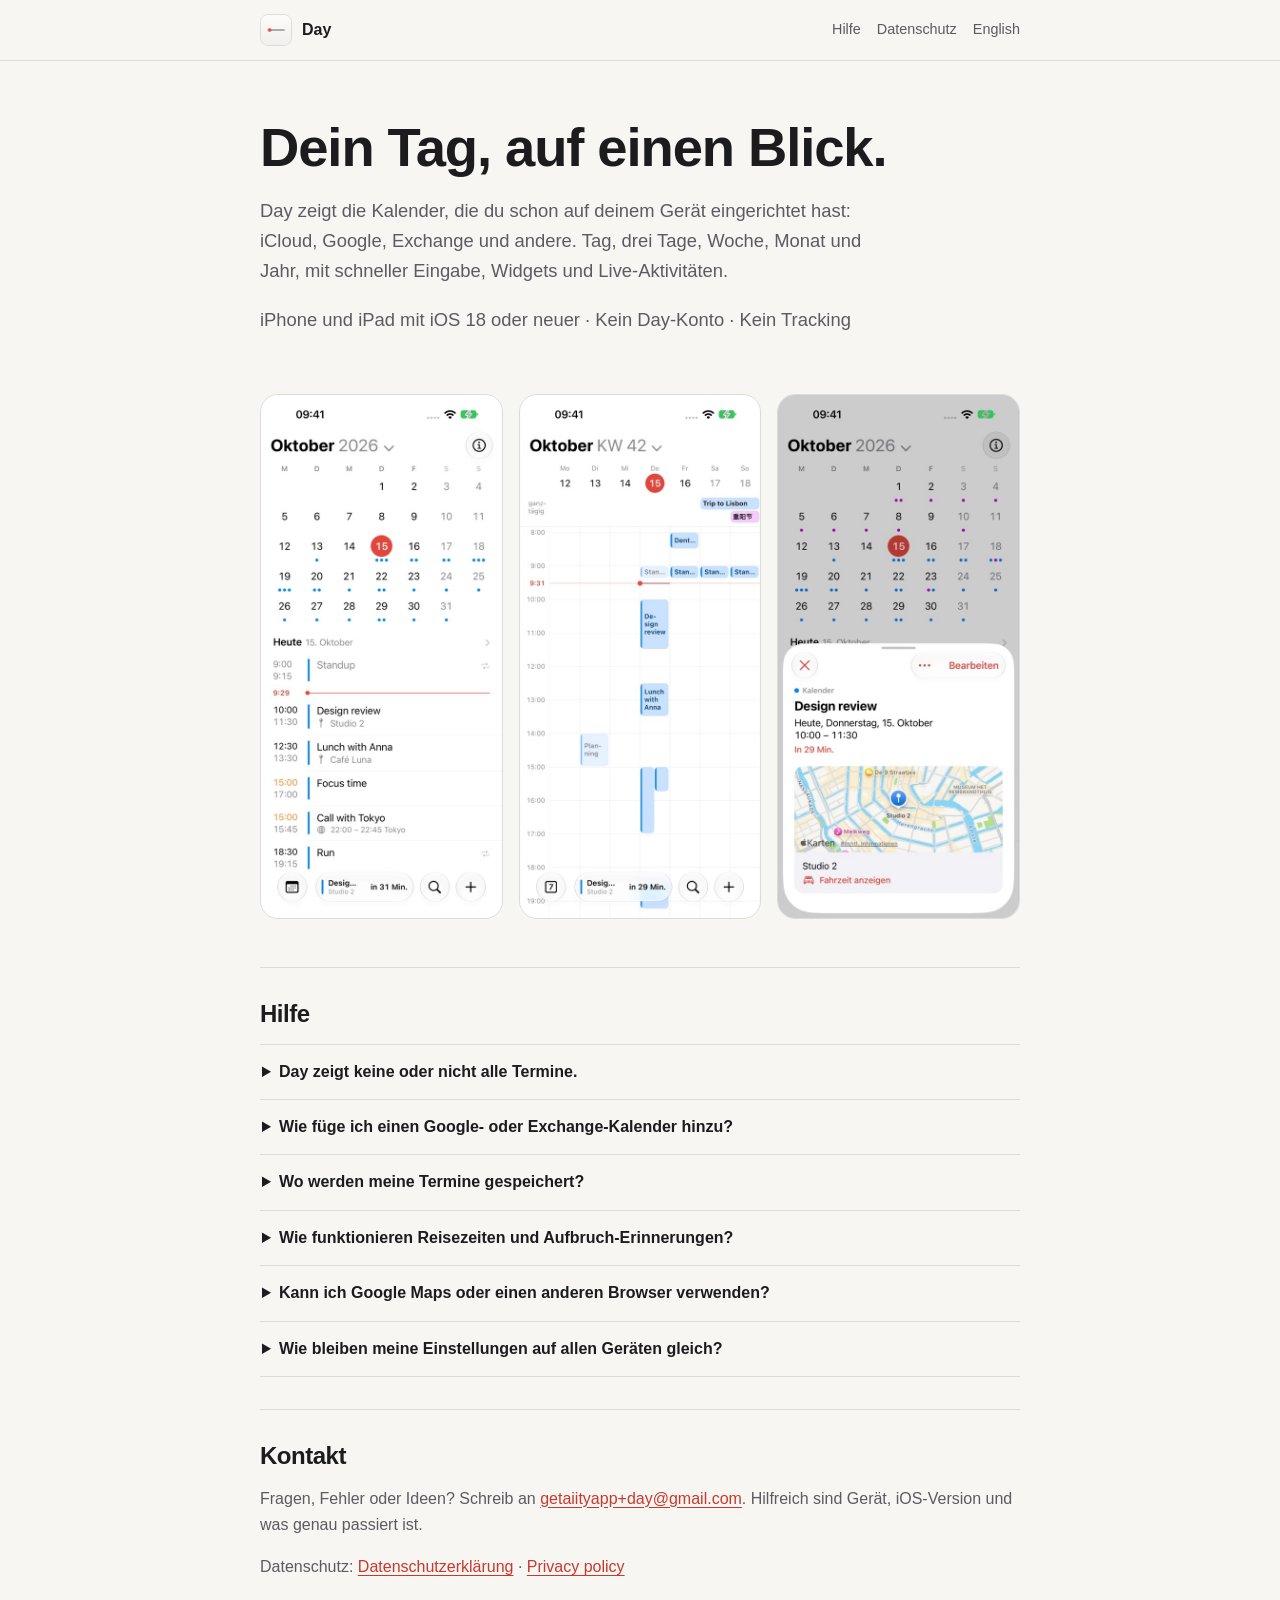
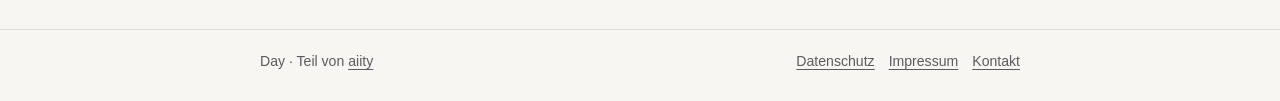
==== index.html @ 9710297c "Day website and privacy policy" ====
<!doctype html>
<html lang="de">
<head>
  <meta charset="utf-8">
  <meta name="viewport" content="width=device-width, initial-scale=1">
  <title>Day — Kalender für iPhone, iPad und Mac</title>
  <meta name="description" content="Day zeigt die Kalender, die du schon hast: Tag, Woche, Monat und Jahr, schnelle Eingabe, Widgets. Kein Konto, kein Tracking. Hilfe und Kontakt.">
  <meta name="color-scheme" content="light dark">
  <link rel="alternate" hreflang="en" href="en/">
  <link rel="icon" href="images/icon.png">
  <link rel="stylesheet" href="site.css">
</head>
<body>
  <a class="skip" href="#main">Zum Inhalt</a>
  <header class="top"><div class="wrap bar"><a class="brand" href="./"><img src="images/icon.png" width="32" height="32" alt="">Day</a><nav aria-label="Navigation"><a href="#hilfe">Hilfe</a><a href="privacy.html">Datenschutz</a><a href="en/" hreflang="en">English</a></nav></div></header>
  <main id="main" class="wrap">
    <div class="hero">
      <h1>Dein Tag, auf einen Blick.</h1>
      <p>Day zeigt die Kalender, die du schon auf deinem Gerät eingerichtet hast: iCloud, Google, Exchange und andere. Tag, drei Tage, Woche, Monat und Jahr, mit schneller Eingabe, Widgets und Live-Aktivitäten.</p>
      <p class="fine">iPhone und iPad mit iOS 18 oder neuer · Kein Day-Konto · Kein Tracking</p>
    </div>
    <div class="shots">
      <img src="images/01-month.jpg" width="506" height="1100" alt="Monatsansicht mit Beispielterminen">
      <img src="images/03-week.jpg" width="506" height="1100" alt="Wochenansicht mit Beispielterminen">
      <img src="images/04-event.jpg" width="506" height="1100" alt="Terminkarte mit Ort und Notizen">
    </div>

    <section id="hilfe" aria-labelledby="hilfe-titel">
      <h2 id="hilfe-titel">Hilfe</h2>
      <details><summary>Day zeigt keine oder nicht alle Termine.</summary><p>Day braucht vollen Zugriff auf deine Kalender: iOS-Einstellungen → Datenschutz &amp; Sicherheit → Kalender → Day → „Voller Zugriff“. In Day kannst du unter Einstellungen → Angezeigte Kalender wählen, welche Kalender erscheinen.</p></details>
      <details><summary>Wie füge ich einen Google- oder Exchange-Kalender hinzu?</summary><p>Richte das Konto in den iOS-Einstellungen unter Apps → Kalender → Kalenderaccounts ein. Day zeigt es danach automatisch an. Termine werden über diese Konten synchronisiert, nicht über Day.</p></details>
      <details><summary>Wo werden meine Termine gespeichert?</summary><p>In deinen eigenen Kalendern. Day hat keinen eigenen Server und kopiert keine Termine. Was du in Day änderst, landet direkt im jeweiligen Kalender.</p></details>
      <details><summary>Wie funktionieren Reisezeiten und Aufbruch-Erinnerungen?</summary><p>Für Termine mit Ort kann Day mit Apple Karten berechnen, wann du losmusst, und dich rechtzeitig erinnern. Dafür braucht Day deinen Standort, solange die App verwendet wird. Einschalten unter Einstellungen → Erinnerungen → Aufbruch-Erinnerungen.</p></details>
      <details><summary>Kann ich Google Maps oder einen anderen Browser verwenden?</summary><p>Ja. Unter Einstellungen → Standard-Apps wählst du, womit Wegbeschreibungen und Links geöffnet werden.</p></details>
      <details><summary>Wie bleiben meine Einstellungen auf allen Geräten gleich?</summary><p>Mit Einstellungen → Allgemein → „Einstellungen mit iCloud synchronisieren“ folgen ausgewählte Einstellungen über deine iCloud auf deine anderen Geräte. Welche Kalender angezeigt werden, bleibt pro Gerät.</p></details>
    </section>

    <section aria-labelledby="kontakt-titel">
      <h2 id="kontakt-titel">Kontakt</h2>
      <p>Fragen, Fehler oder Ideen? Schreib an <a href="mailto:getaiityapp+day@gmail.com?subject=Day">getaiityapp+day@gmail.com</a>. Hilfreich sind Gerät, iOS-Version und was genau passiert ist.</p>
      <p>Datenschutz: <a href="privacy.html">Datenschutzerklärung</a> · <a href="en/privacy.html" hreflang="en">Privacy policy</a></p>
    </section>
  </main>
  <footer class="foot"><div class="wrap"><p>Day · Teil von <a href="https://aiity.de">aiity</a></p><nav aria-label="Fußzeile"><a href="privacy.html">Datenschutz</a><a href="https://aiity.de/impressum">Impressum</a><a href="mailto:getaiityapp+day@gmail.com">Kontakt</a></nav></div></footer>
</body>
</html>
---- site.css ----
* { box-sizing: border-box; }
:root { color-scheme: light dark; --bg: #f7f6f3; --surface: #ffffff; --ink: #1c1c1e; --muted: #5b5b60; --accent: #c8392d; --line: #dedcd6; }
@media (prefers-color-scheme: dark) { :root { --bg: #141414; --surface: #1e1e20; --ink: #f2f2f4; --muted: #a8a8ad; --accent: #ff7a6e; --line: #3a3a3d; } }
html { -webkit-text-size-adjust: 100%; }
body { margin: 0; font: 1rem/1.65 -apple-system, BlinkMacSystemFont, "Segoe UI", sans-serif; background: var(--bg); color: var(--ink); -webkit-font-smoothing: antialiased; overflow-wrap: anywhere; }
a { color: var(--accent); text-underline-offset: .2em; }
a:focus-visible, summary:focus-visible { outline: 3px solid var(--accent); outline-offset: 4px; border-radius: 4px; }
img { display: block; max-width: 100%; height: auto; }
h1, h2, h3 { line-height: 1.15; letter-spacing: -.02em; text-wrap: balance; margin-top: 0; }
p { margin-top: 0; }
.wrap { width: min(760px, calc(100% - 32px)); margin-inline: auto; }
.skip { position: absolute; top: -80px; left: 16px; background: var(--surface); padding: 12px; z-index: 10; }
.skip:focus { top: 12px; }

.top { border-bottom: 1px solid var(--line); }
.bar { display: flex; align-items: center; justify-content: space-between; gap: 16px; padding-block: 14px; }
.brand { display: flex; align-items: center; gap: 10px; font-weight: 650; text-decoration: none; color: var(--ink); }
.brand img { border-radius: 8px; border: 1px solid var(--line); }
.bar nav { display: flex; flex-wrap: wrap; gap: 16px; font-size: .9rem; }
.bar nav a { color: var(--muted); text-decoration: none; }
.bar nav a:hover { color: var(--accent); }

.hero { padding-block: 56px 32px; }
.hero h1 { font-size: clamp(2.2rem, 7vw, 3.4rem); margin-bottom: 1rem; }
.hero p { color: var(--muted); font-size: 1.15rem; max-width: 34em; }
.fine { color: var(--muted); font-size: .85rem; }
.shots { display: grid; grid-template-columns: repeat(3, 1fr); gap: 16px; padding-block: 8px 48px; }
.shots img { border-radius: 18px; border: 1px solid var(--line); }

section { padding-block: 32px; border-top: 1px solid var(--line); }
section h2 { font-size: 1.5rem; margin-bottom: 1rem; }
section p, section li { color: var(--muted); }
details { border-bottom: 1px solid var(--line); }
details:first-of-type { border-top: 1px solid var(--line); }
summary { padding: 14px 2px; cursor: pointer; font-weight: 600; }
details p { padding: 0 2px 6px; }

.doc { padding-block: 40px 48px; }
.doc h1 { font-size: clamp(1.8rem, 6vw, 2.3rem); margin-bottom: .4rem; }
.doc .meta { color: var(--muted); font-size: .9rem; margin-bottom: 1.6rem; }
.doc h2 { font-size: 1.15rem; margin: 2rem 0 .5rem; }
.doc p, .doc li { font-size: .98rem; }
.doc ul { padding-left: 20px; }
.summary { background: var(--surface); border: 1px solid var(--line); border-left: 3px solid var(--accent); border-radius: 12px; padding: 16px 18px; }

.foot { border-top: 1px solid var(--line); padding-block: 20px 28px; color: var(--muted); font-size: .88rem; }
.foot .wrap { display: flex; flex-wrap: wrap; justify-content: space-between; gap: 10px 16px; }
.foot p { margin: 0; }
.foot nav { display: flex; flex-wrap: wrap; gap: 14px; }
.foot a { color: var(--muted); }

@media (max-width: 560px) { .shots { grid-template-columns: 1fr 1fr; } .shots img:last-child { display: none; } .hero { padding-block: 36px 24px; } }
@media (prefers-contrast: more) { :root { --muted: var(--ink); --line: var(--ink); } }
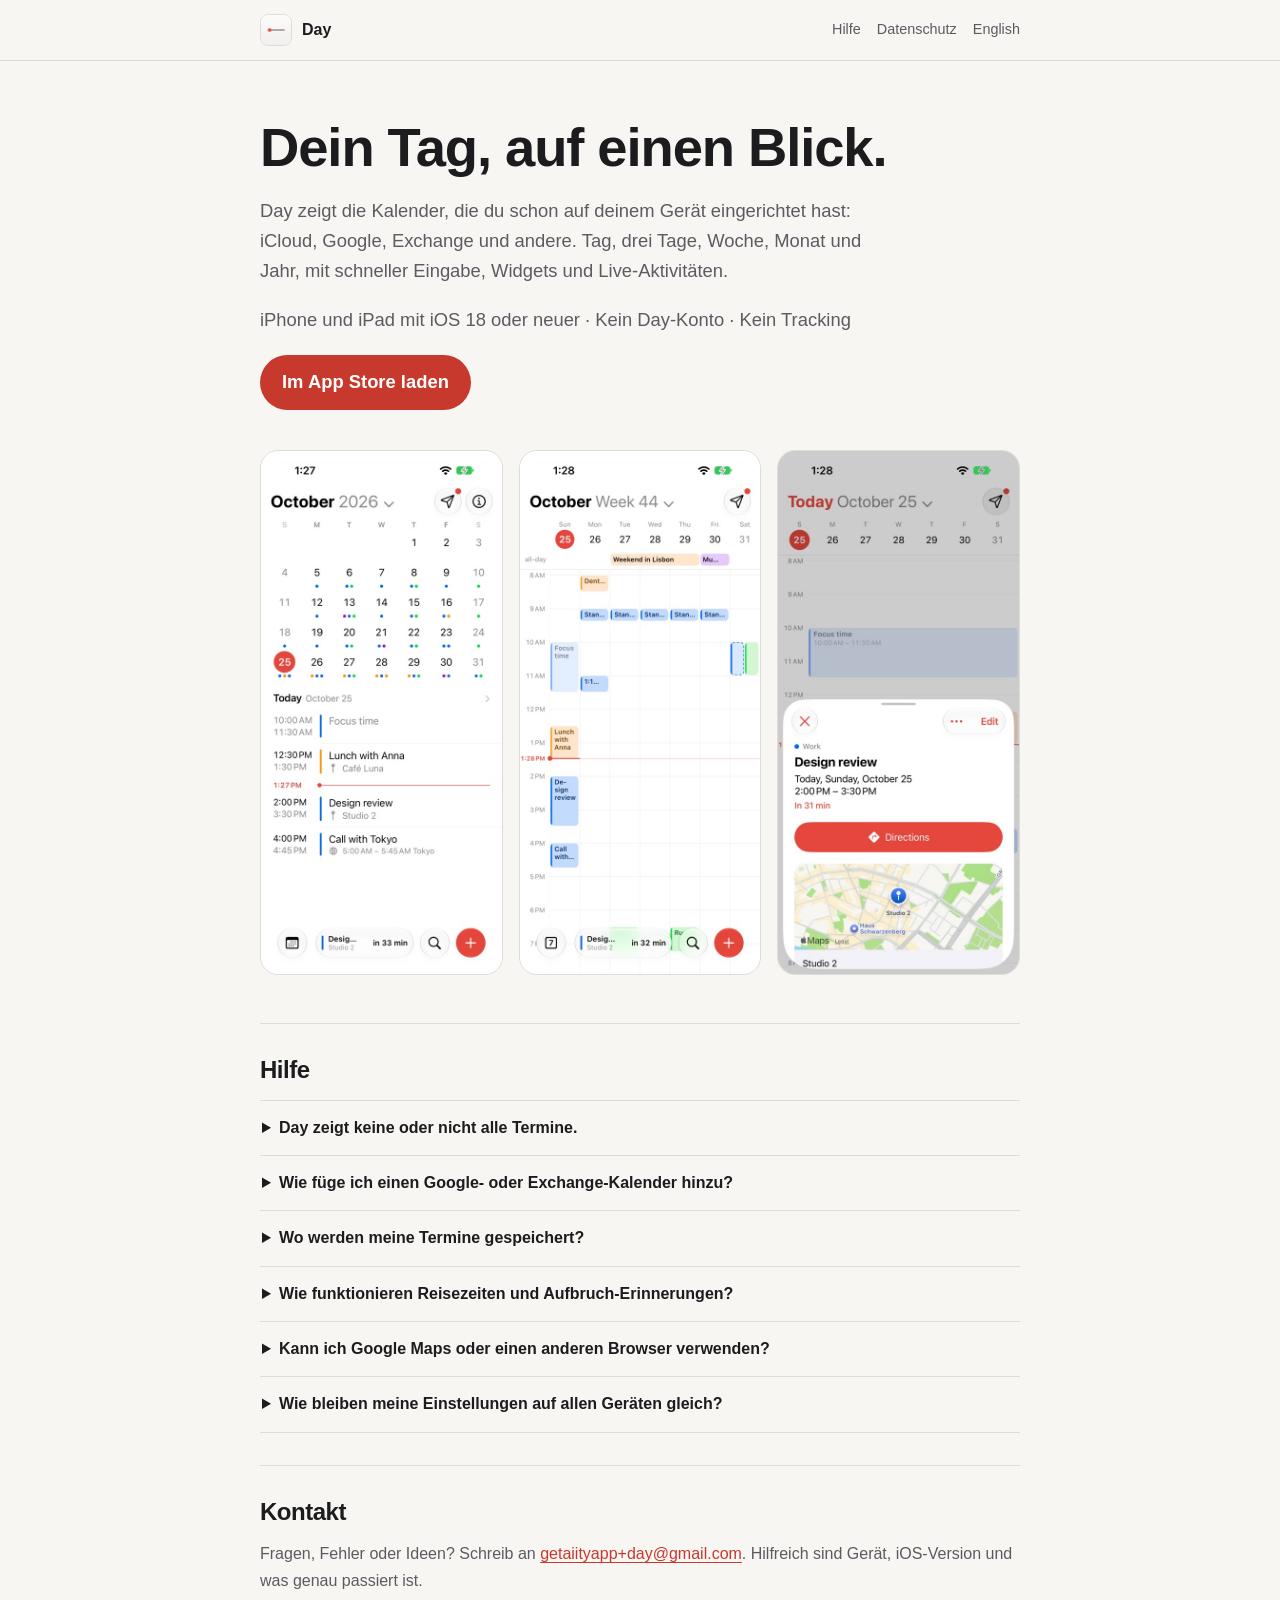
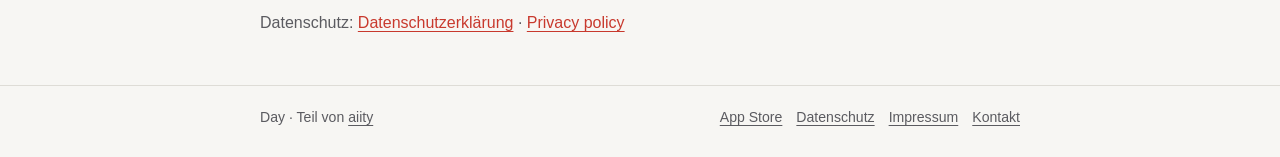
==== commit 6e392f49: "New screenshots and App Store links The three iPhone screenshots are the ones from 4 November (month" ====
--- a/index.html
+++ b/index.html
@@ -18,6 +18,7 @@
       <h1>Dein Tag, auf einen Blick.</h1>
       <p>Day zeigt die Kalender, die du schon auf deinem Gerät eingerichtet hast: iCloud, Google, Exchange und andere. Tag, drei Tage, Woche, Monat und Jahr, mit schneller Eingabe, Widgets und Live-Aktivitäten.</p>
       <p class="fine">iPhone und iPad mit iOS 18 oder neuer · Kein Day-Konto · Kein Tracking</p>
+      <p class="store"><a class="btn" href="https://apps.apple.com/app/day-calendar/id6822896434">Im App Store laden</a></p>
     </div>
     <div class="shots">
       <img src="images/01-month.jpg" width="506" height="1100" alt="Monatsansicht mit Beispielterminen">
@@ -41,6 +42,6 @@
       <p>Datenschutz: <a href="privacy.html">Datenschutzerklärung</a> · <a href="en/privacy.html" hreflang="en">Privacy policy</a></p>
     </section>
   </main>
-  <footer class="foot"><div class="wrap"><p>Day · Teil von <a href="https://aiity.de">aiity</a></p><nav aria-label="Fußzeile"><a href="privacy.html">Datenschutz</a><a href="https://aiity.de/impressum">Impressum</a><a href="mailto:getaiityapp+day@gmail.com">Kontakt</a></nav></div></footer>
+  <footer class="foot"><div class="wrap"><p>Day · Teil von <a href="https://aiity.de">aiity</a></p><nav aria-label="Fußzeile"><a href="https://apps.apple.com/app/day-calendar/id6822896434">App Store</a><a href="privacy.html">Datenschutz</a><a href="https://aiity.de/impressum">Impressum</a><a href="mailto:getaiityapp+day@gmail.com">Kontakt</a></nav></div></footer>
 </body>
 </html>
--- a/site.css
+++ b/site.css
@@ -24,6 +24,10 @@
 .hero h1 { font-size: clamp(2.2rem, 7vw, 3.4rem); margin-bottom: 1rem; }
 .hero p { color: var(--muted); font-size: 1.15rem; max-width: 34em; }
 .fine { color: var(--muted); font-size: .85rem; }
+.store { margin: 20px 0 0; }
+.btn { display: inline-block; padding: 12px 22px; border-radius: 999px; background: var(--accent); color: #fff; font-weight: 650; text-decoration: none; }
+.btn:hover { filter: brightness(1.08); }
+@media (prefers-color-scheme: dark) { .btn { color: #141414; } }
 .shots { display: grid; grid-template-columns: repeat(3, 1fr); gap: 16px; padding-block: 8px 48px; }
 .shots img { border-radius: 18px; border: 1px solid var(--line); }
 
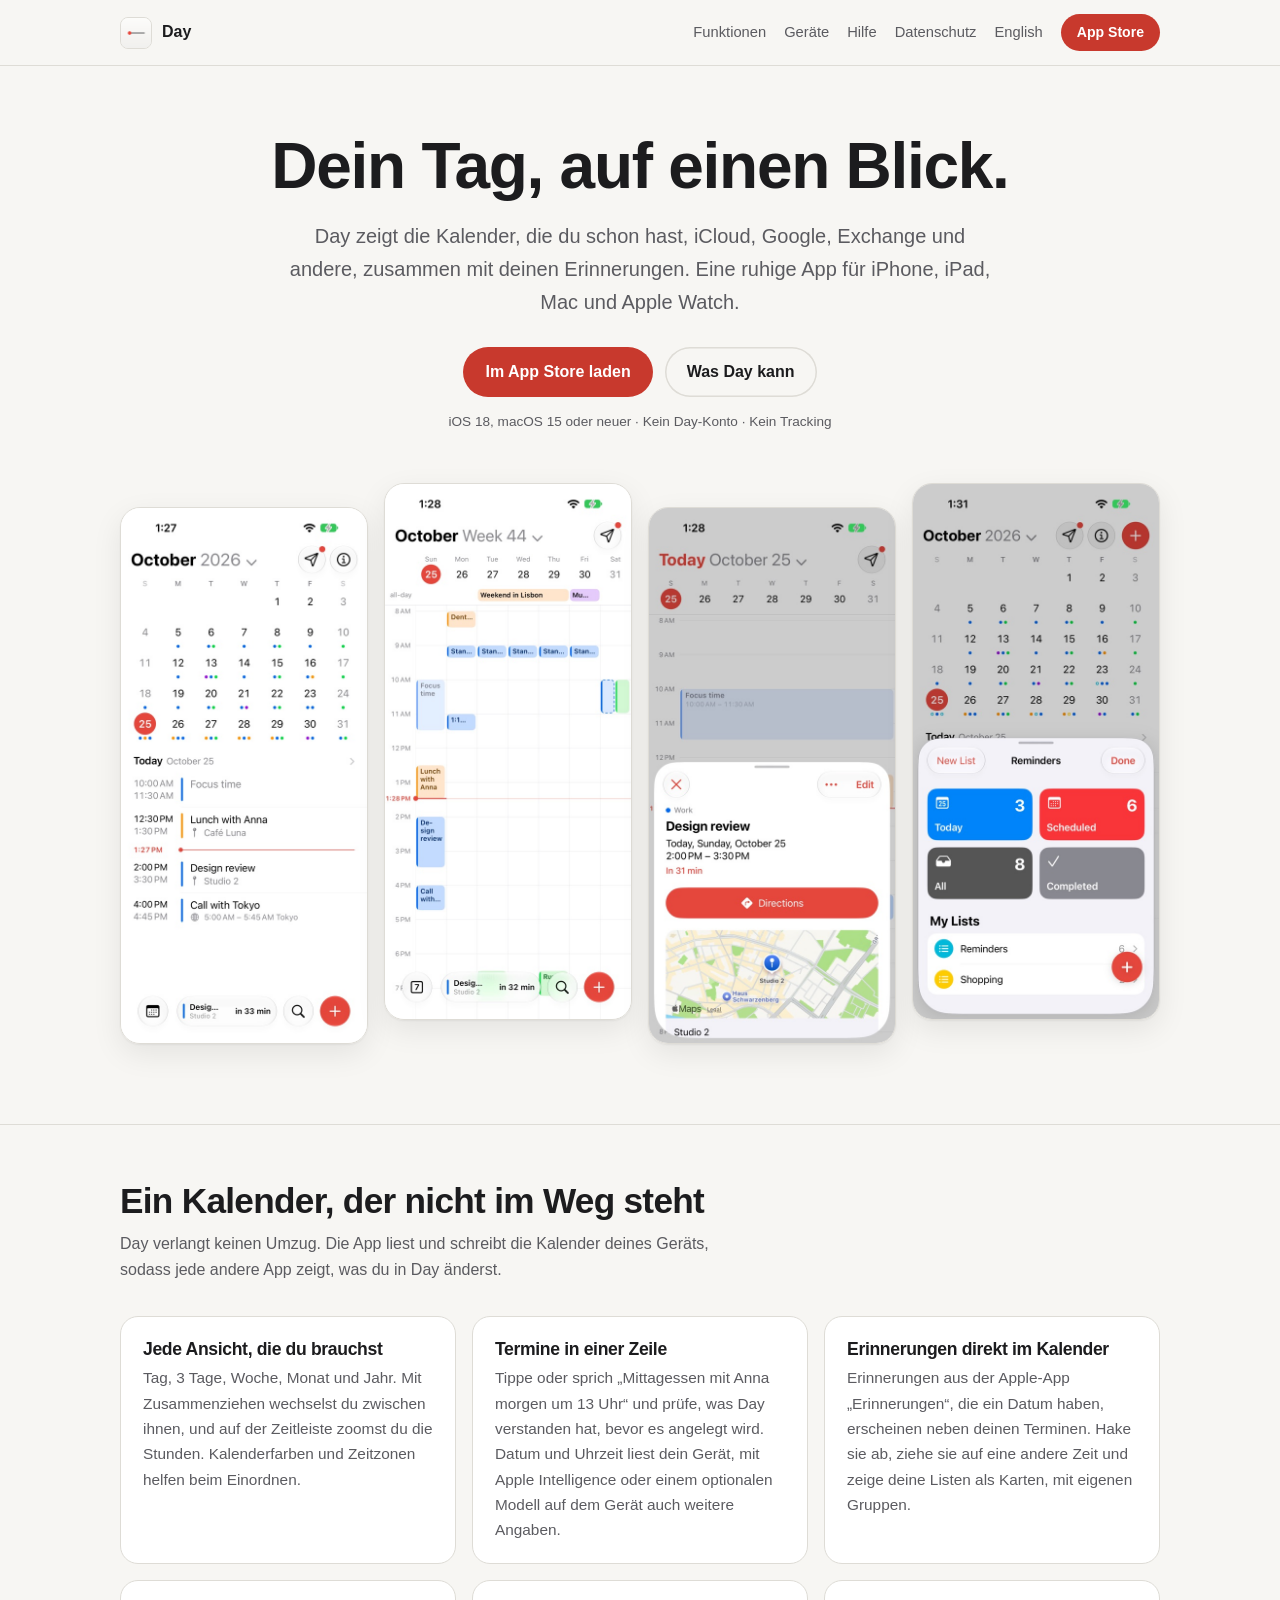
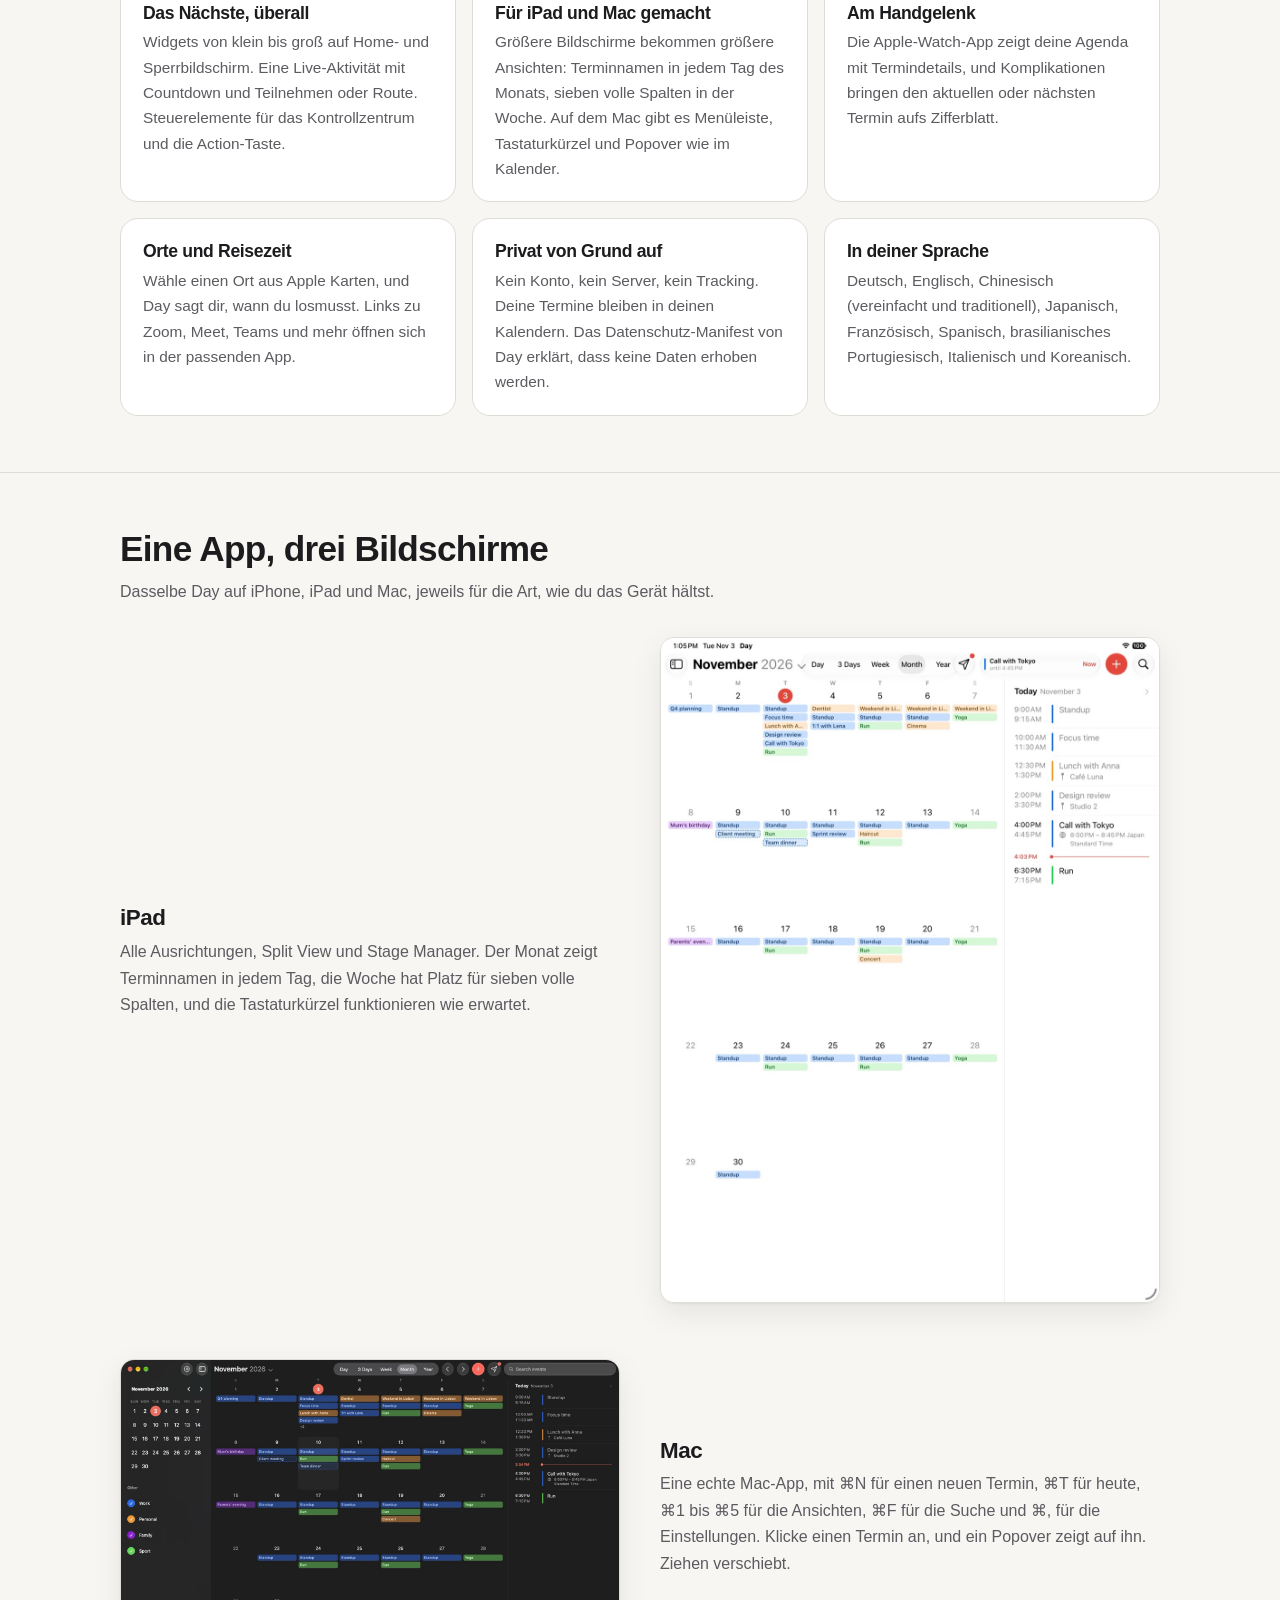
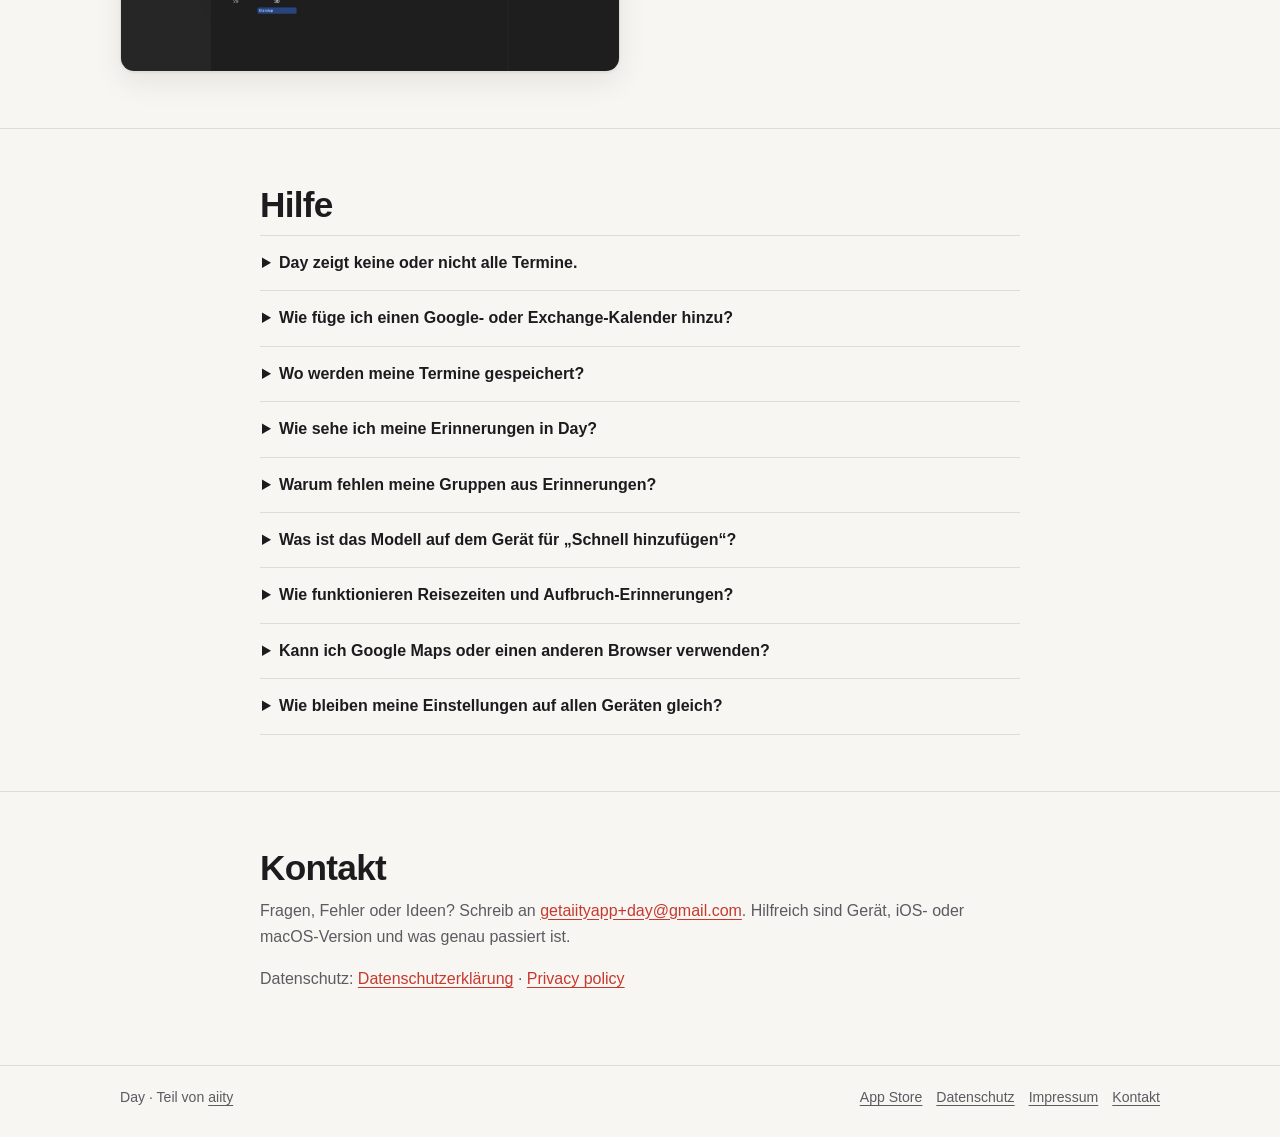
==== commit 2713a76e: "Rebuild the site and README for the whole app The pages now cover what Day is today, not only the ca" ====
--- a/index.html
+++ b/index.html
@@ -3,8 +3,8 @@
 <head>
   <meta charset="utf-8">
   <meta name="viewport" content="width=device-width, initial-scale=1">
-  <title>Day — Kalender für iPhone, iPad und Mac</title>
-  <meta name="description" content="Day zeigt die Kalender, die du schon hast: Tag, Woche, Monat und Jahr, schnelle Eingabe, Widgets. Kein Konto, kein Tracking. Hilfe und Kontakt.">
+  <title>Day — Kalender für iPhone, iPad, Mac und Apple Watch</title>
+  <meta name="description" content="Day zeigt die Kalender, die du schon hast, und deine Erinnerungen in einer ruhigen App: Tag, Woche, Monat und Jahr, Termine in einer Zeile, Widgets und Live-Aktivitäten. Kein Konto, kein Tracking.">
   <meta name="color-scheme" content="light dark">
   <link rel="alternate" hreflang="en" href="en/">
   <link rel="icon" href="images/icon.png">
@@ -12,34 +12,86 @@
 </head>
 <body>
   <a class="skip" href="#main">Zum Inhalt</a>
-  <header class="top"><div class="wrap bar"><a class="brand" href="./"><img src="images/icon.png" width="32" height="32" alt="">Day</a><nav aria-label="Navigation"><a href="#hilfe">Hilfe</a><a href="privacy.html">Datenschutz</a><a href="en/" hreflang="en">English</a></nav></div></header>
-  <main id="main" class="wrap">
-    <div class="hero">
+  <header class="top"><div class="wrap bar"><a class="brand" href="./"><img src="images/icon.png" width="32" height="32" alt="">Day</a><nav aria-label="Navigation"><a href="#funktionen">Funktionen</a><a href="#geraete">Geräte</a><a href="#hilfe">Hilfe</a><a href="privacy.html">Datenschutz</a><a href="en/" hreflang="en">English</a><a class="btn small" href="https://apps.apple.com/app/day-calendar/id6822896434">App Store</a></nav></div></header>
+  <main id="main">
+    <div class="wrap hero">
       <h1>Dein Tag, auf einen Blick.</h1>
-      <p>Day zeigt die Kalender, die du schon auf deinem Gerät eingerichtet hast: iCloud, Google, Exchange und andere. Tag, drei Tage, Woche, Monat und Jahr, mit schneller Eingabe, Widgets und Live-Aktivitäten.</p>
-      <p class="fine">iPhone und iPad mit iOS 18 oder neuer · Kein Day-Konto · Kein Tracking</p>
-      <p class="store"><a class="btn" href="https://apps.apple.com/app/day-calendar/id6822896434">Im App Store laden</a></p>
-    </div>
-    <div class="shots">
-      <img src="images/01-month.jpg" width="506" height="1100" alt="Monatsansicht mit Beispielterminen">
-      <img src="images/03-week.jpg" width="506" height="1100" alt="Wochenansicht mit Beispielterminen">
-      <img src="images/04-event.jpg" width="506" height="1100" alt="Terminkarte mit Ort und Notizen">
+      <p class="lead">Day zeigt die Kalender, die du schon hast, iCloud, Google, Exchange und andere, zusammen mit deinen Erinnerungen. Eine ruhige App für iPhone, iPad, Mac und Apple Watch.</p>
+      <div class="actions">
+        <a class="btn" href="https://apps.apple.com/app/day-calendar/id6822896434">Im App Store laden</a>
+        <a class="btn ghost" href="#funktionen">Was Day kann</a>
+      </div>
+      <p class="fine">iOS 18, macOS 15 oder neuer · Kein Day-Konto · Kein Tracking</p>
+      <div class="shots">
+        <img src="images/iphone-month.jpg" width="506" height="1100" alt="Monatsansicht mit den Terminen des Tages darunter">
+        <img src="images/iphone-week.jpg" width="506" height="1100" alt="Wochenansicht mit Terminen als farbige Blöcke">
+        <img src="images/iphone-event.jpg" width="506" height="1100" alt="Terminkarte mit Route und Karte">
+        <img src="images/iphone-reminders.jpg" width="506" height="1100" alt="Erinnerungen mit Heute, Geplant, Alle und Erledigt">
+      </div>
     </div>
 
+    <section id="funktionen" aria-labelledby="funktionen-titel">
+      <div class="wrap">
+        <h2 id="funktionen-titel">Ein Kalender, der nicht im Weg steht</h2>
+        <p class="intro">Day verlangt keinen Umzug. Die App liest und schreibt die Kalender deines Geräts, sodass jede andere App zeigt, was du in Day änderst.</p>
+        <ul class="features">
+          <li><h3>Jede Ansicht, die du brauchst</h3><p>Tag, 3 Tage, Woche, Monat und Jahr. Mit Zusammenziehen wechselst du zwischen ihnen, und auf der Zeitleiste zoomst du die Stunden. Kalenderfarben und Zeitzonen helfen beim Einordnen.</p></li>
+          <li><h3>Termine in einer Zeile</h3><p>Tippe oder sprich „Mittagessen mit Anna morgen um 13 Uhr“ und prüfe, was Day verstanden hat, bevor es angelegt wird. Datum und Uhrzeit liest dein Gerät, mit Apple Intelligence oder einem optionalen Modell auf dem Gerät auch weitere Angaben.</p></li>
+          <li><h3>Erinnerungen direkt im Kalender</h3><p>Erinnerungen aus der Apple-App „Erinnerungen“, die ein Datum haben, erscheinen neben deinen Terminen. Hake sie ab, ziehe sie auf eine andere Zeit und zeige deine Listen als Karten, mit eigenen Gruppen.</p></li>
+          <li><h3>Das Nächste, überall</h3><p>Widgets von klein bis groß auf Home- und Sperrbildschirm. Eine Live-Aktivität mit Countdown und Teilnehmen oder Route. Steuerelemente für das Kontrollzentrum und die Action-Taste.</p></li>
+          <li><h3>Für iPad und Mac gemacht</h3><p>Größere Bildschirme bekommen größere Ansichten: Terminnamen in jedem Tag des Monats, sieben volle Spalten in der Woche. Auf dem Mac gibt es Menüleiste, Tastaturkürzel und Popover wie im Kalender.</p></li>
+          <li><h3>Am Handgelenk</h3><p>Die Apple-Watch-App zeigt deine Agenda mit Termindetails, und Komplikationen bringen den aktuellen oder nächsten Termin aufs Zifferblatt.</p></li>
+          <li><h3>Orte und Reisezeit</h3><p>Wähle einen Ort aus Apple Karten, und Day sagt dir, wann du losmusst. Links zu Zoom, Meet, Teams und mehr öffnen sich in der passenden App.</p></li>
+          <li><h3>Privat von Grund auf</h3><p>Kein Konto, kein Server, kein Tracking. Deine Termine bleiben in deinen Kalendern. Das Datenschutz-Manifest von Day erklärt, dass keine Daten erhoben werden.</p></li>
+          <li><h3>In deiner Sprache</h3><p>Deutsch, Englisch, Chinesisch (vereinfacht und traditionell), Japanisch, Französisch, Spanisch, brasilianisches Portugiesisch, Italienisch und Koreanisch.</p></li>
+        </ul>
+      </div>
+    </section>
+
+    <section id="geraete" aria-labelledby="geraete-titel">
+      <div class="wrap">
+        <h2 id="geraete-titel">Eine App, drei Bildschirme</h2>
+        <p class="intro">Dasselbe Day auf iPhone, iPad und Mac, jeweils für die Art, wie du das Gerät hältst.</p>
+        <div class="device">
+          <div>
+            <h3>iPad</h3>
+            <p>Alle Ausrichtungen, Split View und Stage Manager. Der Monat zeigt Terminnamen in jedem Tag, die Woche hat Platz für sieben volle Spalten, und die Tastaturkürzel funktionieren wie erwartet.</p>
+          </div>
+          <img src="images/ipad-month.jpg" width="1100" height="1467" alt="Monatsansicht auf dem iPad mit Terminnamen in jedem Tag">
+        </div>
+        <div class="device flip">
+          <div>
+            <h3>Mac</h3>
+            <p>Eine echte Mac-App, mit ⌘N für einen neuen Termin, ⌘T für heute, ⌘1 bis ⌘5 für die Ansichten, ⌘F für die Suche und ⌘, für die Einstellungen. Klicke einen Termin an, und ein Popover zeigt auf ihn. Ziehen verschiebt.</p>
+          </div>
+          <img src="images/mac-month.jpg" width="1600" height="1000" alt="Monatsansicht in der Mac-App, links die Kalender, rechts die Termine des Tages">
+        </div>
+      </div>
+    </section>
+
     <section id="hilfe" aria-labelledby="hilfe-titel">
-      <h2 id="hilfe-titel">Hilfe</h2>
-      <details><summary>Day zeigt keine oder nicht alle Termine.</summary><p>Day braucht vollen Zugriff auf deine Kalender: iOS-Einstellungen → Datenschutz &amp; Sicherheit → Kalender → Day → „Voller Zugriff“. In Day kannst du unter Einstellungen → Angezeigte Kalender wählen, welche Kalender erscheinen.</p></details>
-      <details><summary>Wie füge ich einen Google- oder Exchange-Kalender hinzu?</summary><p>Richte das Konto in den iOS-Einstellungen unter Apps → Kalender → Kalenderaccounts ein. Day zeigt es danach automatisch an. Termine werden über diese Konten synchronisiert, nicht über Day.</p></details>
-      <details><summary>Wo werden meine Termine gespeichert?</summary><p>In deinen eigenen Kalendern. Day hat keinen eigenen Server und kopiert keine Termine. Was du in Day änderst, landet direkt im jeweiligen Kalender.</p></details>
-      <details><summary>Wie funktionieren Reisezeiten und Aufbruch-Erinnerungen?</summary><p>Für Termine mit Ort kann Day mit Apple Karten berechnen, wann du losmusst, und dich rechtzeitig erinnern. Dafür braucht Day deinen Standort, solange die App verwendet wird. Einschalten unter Einstellungen → Erinnerungen → Aufbruch-Erinnerungen.</p></details>
-      <details><summary>Kann ich Google Maps oder einen anderen Browser verwenden?</summary><p>Ja. Unter Einstellungen → Standard-Apps wählst du, womit Wegbeschreibungen und Links geöffnet werden.</p></details>
-      <details><summary>Wie bleiben meine Einstellungen auf allen Geräten gleich?</summary><p>Mit Einstellungen → Allgemein → „Einstellungen mit iCloud synchronisieren“ folgen ausgewählte Einstellungen über deine iCloud auf deine anderen Geräte. Welche Kalender angezeigt werden, bleibt pro Gerät.</p></details>
+      <div class="narrow">
+        <h2 id="hilfe-titel">Hilfe</h2>
+        <div class="faq">
+          <details><summary>Day zeigt keine oder nicht alle Termine.</summary><p>Day braucht vollen Zugriff auf deine Kalender: iOS-Einstellungen → Datenschutz &amp; Sicherheit → Kalender → Day → „Voller Zugriff“. In Day wählst du unter Einstellungen → Kalender, welche Kalender erscheinen.</p></details>
+          <details><summary>Wie füge ich einen Google- oder Exchange-Kalender hinzu?</summary><p>Richte das Konto in den iOS-Einstellungen unter Apps → Kalender → Kalenderaccounts ein. Day zeigt es danach automatisch an. Termine werden über diese Konten synchronisiert, nicht über Day.</p></details>
+          <details><summary>Wo werden meine Termine gespeichert?</summary><p>In deinen eigenen Kalendern. Day hat keinen eigenen Server und kopiert keine Termine. Was du in Day änderst, landet direkt im jeweiligen Kalender.</p></details>
+          <details><summary>Wie sehe ich meine Erinnerungen in Day?</summary><p>Schalte Erinnerungen in den Einstellungen von Day ein (Day fragt einmal beim ersten Öffnen) und wähle die Listen, die erscheinen sollen. Erinnerungen mit Datum erscheinen dann im Kalender. Wenn du eine in Day abhakst, ist sie auch in Erinnerungen erledigt.</p></details>
+          <details><summary>Warum fehlen meine Gruppen aus Erinnerungen?</summary><p>Apple gibt die Gruppen aus Erinnerungen nicht an andere Apps weiter. Day hat deshalb eigene Gruppen für deine Listen. Sie liegen in Day und ändern nichts in Erinnerungen.</p></details>
+          <details><summary>Was ist das Modell auf dem Gerät für „Schnell hinzufügen“?</summary><p>„Schnell hinzufügen“ liest Datum und Uhrzeit mit dem Datumserkenner des Systems, und mit Apple Intelligence erkennt sie auch Titel, Ort und Wiederholung. Wenn du das ohne Apple Intelligence willst, kannst du unter Einstellungen → Schnell hinzufügen einmal ein kleines Sprachmodell laden. Es läuft auf deinem Gerät, was du tippst, verlässt es also nicht.</p></details>
+          <details><summary>Wie funktionieren Reisezeiten und Aufbruch-Erinnerungen?</summary><p>Für Termine mit Ort kann Day bei Apple Karten erfragen, wann du losmusst, und dich rechtzeitig erinnern. Dafür braucht Day deinen Standort, solange die App verwendet wird. Einschalten unter Einstellungen → Erinnerungen → Aufbruch-Erinnerungen.</p></details>
+          <details><summary>Kann ich Google Maps oder einen anderen Browser verwenden?</summary><p>Ja. Unter Einstellungen → Standard-Apps wählst du, womit Wegbeschreibungen und Links geöffnet werden.</p></details>
+          <details><summary>Wie bleiben meine Einstellungen auf allen Geräten gleich?</summary><p>Mit Einstellungen → Allgemein → „Einstellungen mit iCloud synchronisieren“ folgen ausgewählte Einstellungen über deine iCloud auf deine anderen Geräte. Welche Kalender angezeigt werden, bleibt pro Gerät.</p></details>
+        </div>
+      </div>
     </section>
 
     <section aria-labelledby="kontakt-titel">
-      <h2 id="kontakt-titel">Kontakt</h2>
-      <p>Fragen, Fehler oder Ideen? Schreib an <a href="mailto:getaiityapp+day@gmail.com?subject=Day">getaiityapp+day@gmail.com</a>. Hilfreich sind Gerät, iOS-Version und was genau passiert ist.</p>
-      <p>Datenschutz: <a href="privacy.html">Datenschutzerklärung</a> · <a href="en/privacy.html" hreflang="en">Privacy policy</a></p>
+      <div class="narrow">
+        <h2 id="kontakt-titel">Kontakt</h2>
+        <p>Fragen, Fehler oder Ideen? Schreib an <a href="mailto:getaiityapp+day@gmail.com?subject=Day">getaiityapp+day@gmail.com</a>. Hilfreich sind Gerät, iOS- oder macOS-Version und was genau passiert ist.</p>
+        <p>Datenschutz: <a href="privacy.html">Datenschutzerklärung</a> · <a href="en/privacy.html" hreflang="en">Privacy policy</a></p>
+      </div>
     </section>
   </main>
   <footer class="foot"><div class="wrap"><p>Day · Teil von <a href="https://aiity.de">aiity</a></p><nav aria-label="Fußzeile"><a href="https://apps.apple.com/app/day-calendar/id6822896434">App Store</a><a href="privacy.html">Datenschutz</a><a href="https://aiity.de/impressum">Impressum</a><a href="mailto:getaiityapp+day@gmail.com">Kontakt</a></nav></div></footer>
--- a/site.css
+++ b/site.css
@@ -1,44 +1,78 @@
 * { box-sizing: border-box; }
-:root { color-scheme: light dark; --bg: #f7f6f3; --surface: #ffffff; --ink: #1c1c1e; --muted: #5b5b60; --accent: #c8392d; --line: #dedcd6; }
-@media (prefers-color-scheme: dark) { :root { --bg: #141414; --surface: #1e1e20; --ink: #f2f2f4; --muted: #a8a8ad; --accent: #ff7a6e; --line: #3a3a3d; } }
-html { -webkit-text-size-adjust: 100%; }
+:root { color-scheme: light dark; --bg: #f7f6f3; --surface: #ffffff; --ink: #1c1c1e; --muted: #5b5b60; --accent: #c8392d; --on-accent: #ffffff; --line: #dedcd6; --shadow: 0 1px 2px rgba(0,0,0,.05), 0 10px 30px rgba(0,0,0,.08); }
+@media (prefers-color-scheme: dark) { :root { --bg: #141414; --surface: #1e1e20; --ink: #f2f2f4; --muted: #a8a8ad; --accent: #ff7a6e; --on-accent: #141414; --line: #3a3a3d; --shadow: 0 1px 2px rgba(0,0,0,.4), 0 10px 30px rgba(0,0,0,.45); } }
+html { -webkit-text-size-adjust: 100%; scroll-behavior: smooth; }
+@media (prefers-reduced-motion: reduce) { html { scroll-behavior: auto; } }
 body { margin: 0; font: 1rem/1.65 -apple-system, BlinkMacSystemFont, "Segoe UI", sans-serif; background: var(--bg); color: var(--ink); -webkit-font-smoothing: antialiased; overflow-wrap: anywhere; }
 a { color: var(--accent); text-underline-offset: .2em; }
-a:focus-visible, summary:focus-visible { outline: 3px solid var(--accent); outline-offset: 4px; border-radius: 4px; }
+a:focus-visible, summary:focus-visible, .btn:focus-visible { outline: 3px solid var(--accent); outline-offset: 4px; border-radius: 4px; }
 img { display: block; max-width: 100%; height: auto; }
 h1, h2, h3 { line-height: 1.15; letter-spacing: -.02em; text-wrap: balance; margin-top: 0; }
 p { margin-top: 0; }
-.wrap { width: min(760px, calc(100% - 32px)); margin-inline: auto; }
+.wrap { width: min(1040px, calc(100% - 32px)); margin-inline: auto; }
+.narrow { width: min(760px, calc(100% - 32px)); margin-inline: auto; }
 .skip { position: absolute; top: -80px; left: 16px; background: var(--surface); padding: 12px; z-index: 10; }
 .skip:focus { top: 12px; }
 
-.top { border-bottom: 1px solid var(--line); }
+/* Header */
+.top { border-bottom: 1px solid var(--line); background: var(--bg); }
 .bar { display: flex; align-items: center; justify-content: space-between; gap: 16px; padding-block: 14px; }
 .brand { display: flex; align-items: center; gap: 10px; font-weight: 650; text-decoration: none; color: var(--ink); }
 .brand img { border-radius: 8px; border: 1px solid var(--line); }
-.bar nav { display: flex; flex-wrap: wrap; gap: 16px; font-size: .9rem; }
+.bar nav { display: flex; flex-wrap: wrap; align-items: center; gap: 8px 18px; font-size: .92rem; }
 .bar nav a { color: var(--muted); text-decoration: none; }
 .bar nav a:hover { color: var(--accent); }
+.bar nav a.btn { color: var(--on-accent); }
 
-.hero { padding-block: 56px 32px; }
-.hero h1 { font-size: clamp(2.2rem, 7vw, 3.4rem); margin-bottom: 1rem; }
-.hero p { color: var(--muted); font-size: 1.15rem; max-width: 34em; }
+/* Buttons */
+.btn { display: inline-block; padding: 12px 22px; border-radius: 999px; background: var(--accent); color: var(--on-accent); font-weight: 650; text-decoration: none; }
+.btn:hover { filter: brightness(1.08); }
+.btn.small { padding: 7px 16px; font-size: .88rem; }
+.btn.ghost { background: transparent; color: var(--ink); box-shadow: inset 0 0 0 1.5px var(--line); }
+.btn.ghost:hover { color: var(--accent); box-shadow: inset 0 0 0 1.5px var(--accent); filter: none; }
+
+/* Hero */
+.hero { padding-block: 64px 24px; text-align: center; }
+.hero h1 { font-size: clamp(2.4rem, 7.5vw, 4rem); margin-bottom: 1rem; }
+.hero .lead { color: var(--muted); font-size: clamp(1.05rem, 2.6vw, 1.25rem); max-width: 36em; margin-inline: auto; }
+.actions { display: flex; flex-wrap: wrap; justify-content: center; gap: 12px; margin: 28px 0 14px; }
 .fine { color: var(--muted); font-size: .85rem; }
-.store { margin: 20px 0 0; }
-.btn { display: inline-block; padding: 12px 22px; border-radius: 999px; background: var(--accent); color: #fff; font-weight: 650; text-decoration: none; }
-.btn:hover { filter: brightness(1.08); }
-@media (prefers-color-scheme: dark) { .btn { color: #141414; } }
-.shots { display: grid; grid-template-columns: repeat(3, 1fr); gap: 16px; padding-block: 8px 48px; }
-.shots img { border-radius: 18px; border: 1px solid var(--line); }
+.shots { display: grid; grid-template-columns: repeat(4, 1fr); gap: 16px; padding-block: 36px 56px; }
+.shots img { border-radius: 20px; border: 1px solid var(--line); box-shadow: var(--shadow); }
+.shots img:nth-child(odd) { margin-top: 24px; }
 
-section { padding-block: 32px; border-top: 1px solid var(--line); }
-section h2 { font-size: 1.5rem; margin-bottom: 1rem; }
+/* Sections */
+section { padding-block: 56px; border-top: 1px solid var(--line); }
+section h2 { font-size: clamp(1.6rem, 4.5vw, 2.2rem); margin-bottom: .6rem; }
 section p, section li { color: var(--muted); }
+.intro { max-width: 38em; margin-bottom: 32px; }
+
+/* Features */
+.features { display: grid; grid-template-columns: repeat(3, 1fr); gap: 16px; list-style: none; margin: 0; padding: 0; }
+.features li { background: var(--surface); border: 1px solid var(--line); border-radius: 18px; padding: 22px 22px 20px; }
+.features h3 { font-size: 1.1rem; margin-bottom: .4rem; color: var(--ink); }
+.features p { margin: 0; font-size: .96rem; }
+
+/* Devices */
+.device { display: grid; grid-template-columns: 1fr 1fr; gap: 40px; align-items: center; }
+.device + .device { margin-top: 56px; }
+.device.flip > :first-child { order: 2; }
+.device h3 { font-size: 1.4rem; margin-bottom: .5rem; }
+.device ul { padding-left: 1.1em; margin: 0 0 0; }
+.device img { border-radius: 14px; border: 1px solid var(--line); box-shadow: var(--shadow); }
+.device .pair { display: grid; grid-template-columns: 1fr 1fr; gap: 14px; }
+.device .pair img { border-radius: 14px; }
+.device.wide { grid-template-columns: 1fr; gap: 24px; text-align: center; }
+.device.wide ul { display: inline-block; text-align: left; }
+
+/* Help */
+.faq { max-width: 760px; }
 details { border-bottom: 1px solid var(--line); }
 details:first-of-type { border-top: 1px solid var(--line); }
 summary { padding: 14px 2px; cursor: pointer; font-weight: 600; }
 details p { padding: 0 2px 6px; }
 
+/* Documents (privacy) */
 .doc { padding-block: 40px 48px; }
 .doc h1 { font-size: clamp(1.8rem, 6vw, 2.3rem); margin-bottom: .4rem; }
 .doc .meta { color: var(--muted); font-size: .9rem; margin-bottom: 1.6rem; }
@@ -47,11 +81,25 @@
 .doc ul { padding-left: 20px; }
 .summary { background: var(--surface); border: 1px solid var(--line); border-left: 3px solid var(--accent); border-radius: 12px; padding: 16px 18px; }
 
+/* Footer */
 .foot { border-top: 1px solid var(--line); padding-block: 20px 28px; color: var(--muted); font-size: .88rem; }
 .foot .wrap { display: flex; flex-wrap: wrap; justify-content: space-between; gap: 10px 16px; }
 .foot p { margin: 0; }
 .foot nav { display: flex; flex-wrap: wrap; gap: 14px; }
 .foot a { color: var(--muted); }
 
-@media (max-width: 560px) { .shots { grid-template-columns: 1fr 1fr; } .shots img:last-child { display: none; } .hero { padding-block: 36px 24px; } }
+@media (max-width: 860px) {
+  .features { grid-template-columns: repeat(2, 1fr); }
+  .device, .device.flip { grid-template-columns: 1fr; gap: 22px; }
+  .device.flip > :first-child { order: 0; }
+}
+@media (max-width: 640px) {
+  .shots { grid-template-columns: 1fr 1fr; padding-block: 28px 40px; }
+  .shots img:nth-child(odd) { margin-top: 0; }
+  .shots img:nth-child(n+3) { display: none; }
+  .hero { padding-block: 40px 16px; }
+  section { padding-block: 40px; }
+  .features { grid-template-columns: 1fr; }
+  .bar nav a:not(.btn):not([hreflang]) { display: none; }
+}
 @media (prefers-contrast: more) { :root { --muted: var(--ink); --line: var(--ink); } }
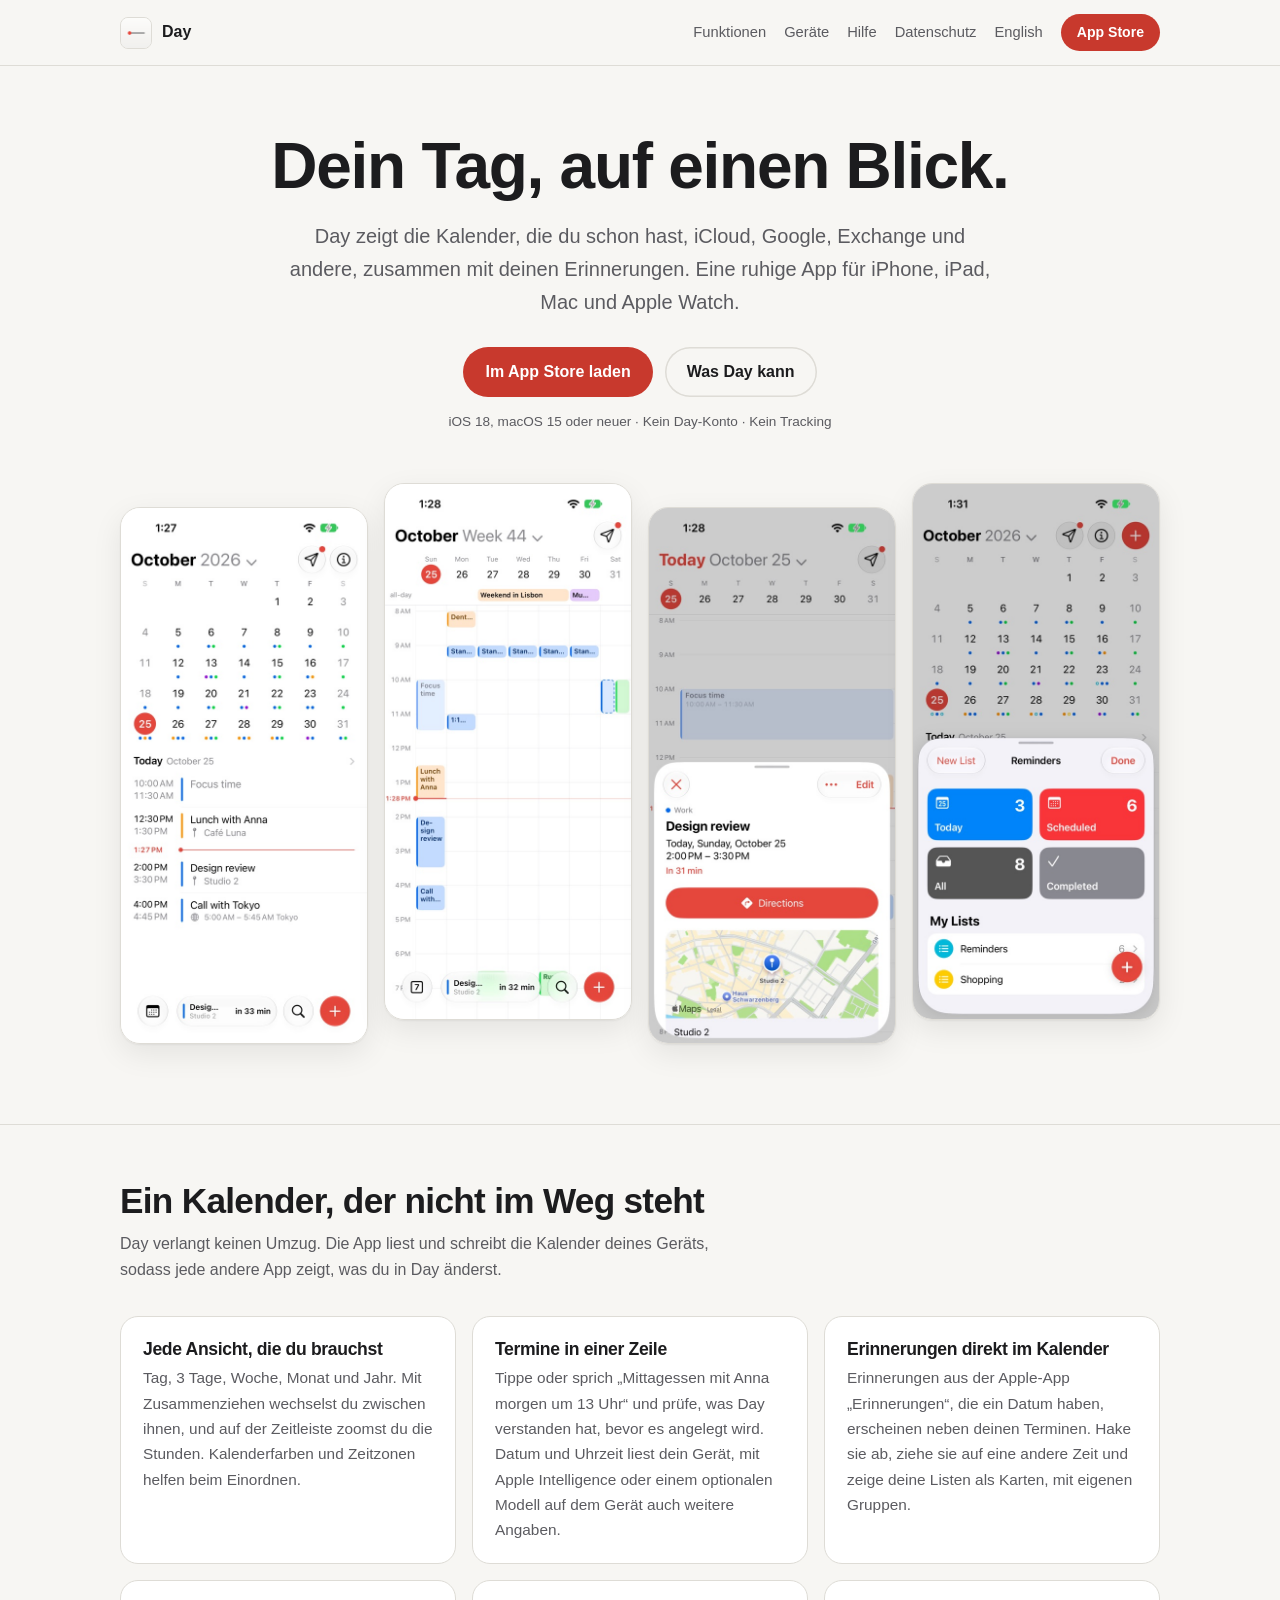
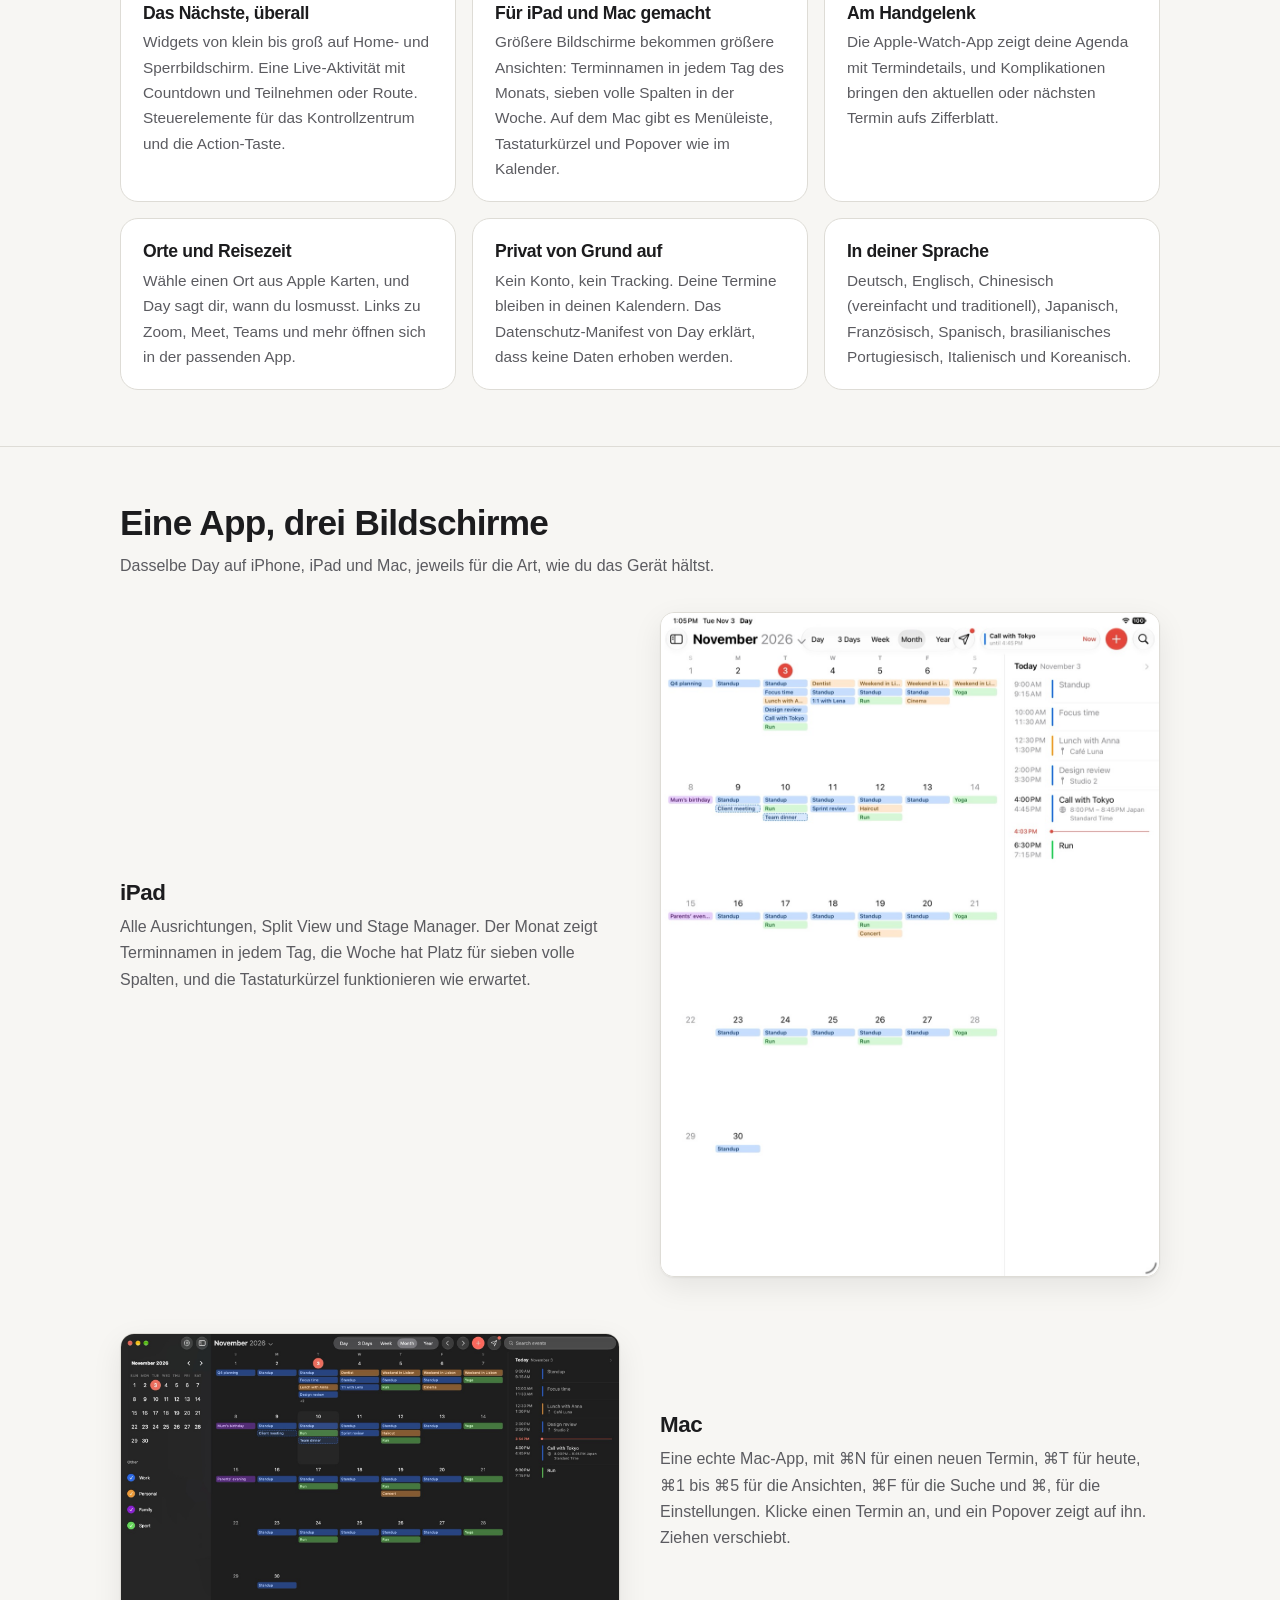
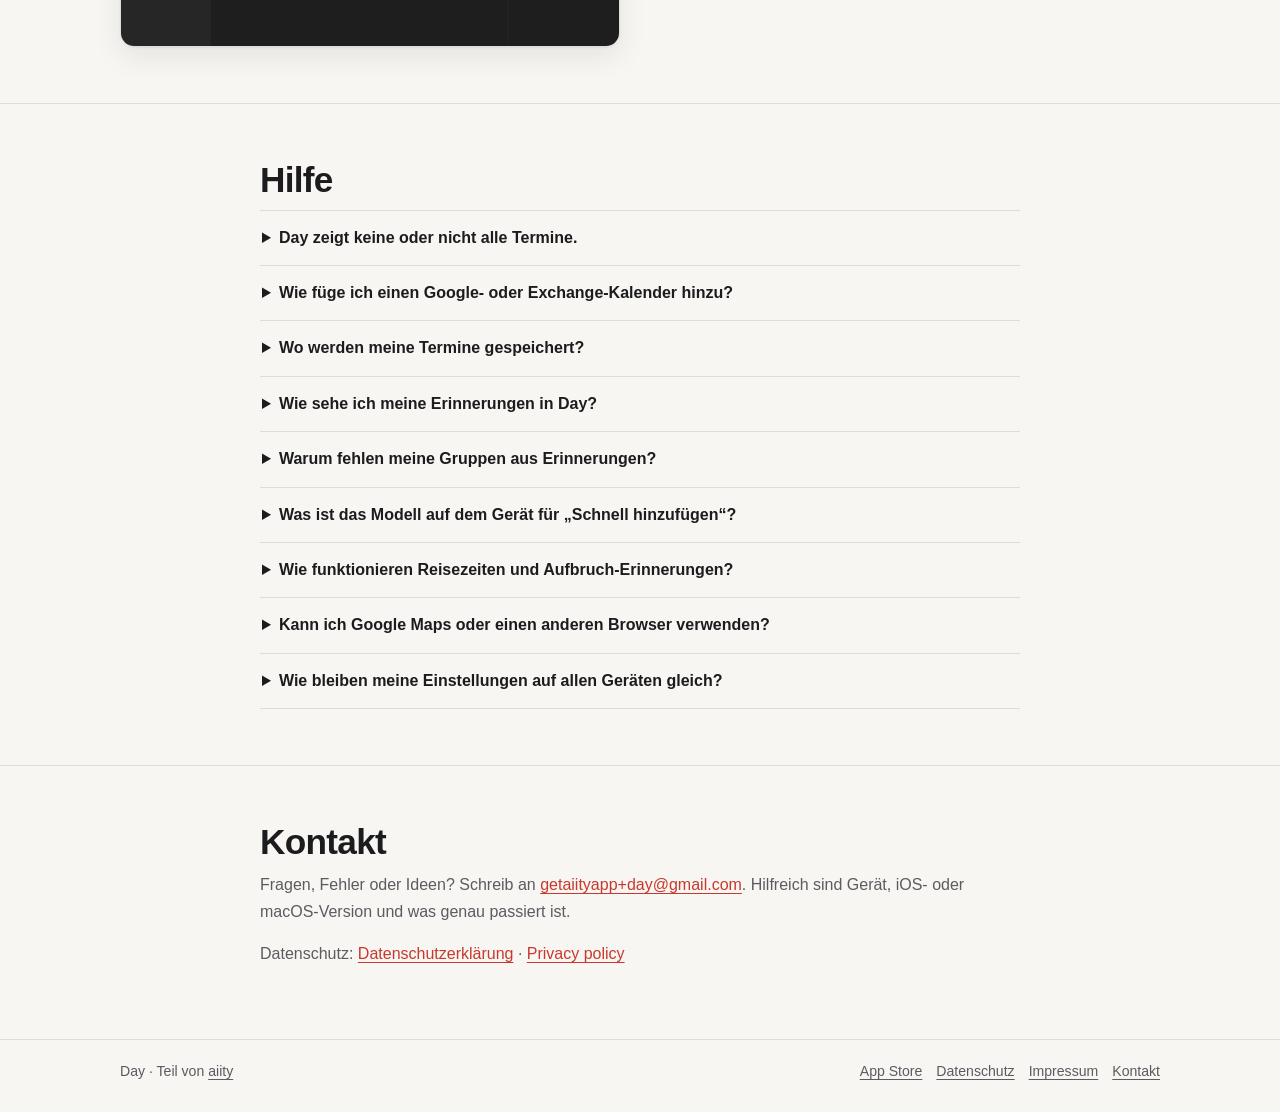
==== commit 936c531d: "Privacy: holiday and subscribed calendars, release notes and model hosts, what follows iCloud, the M" ====
--- a/index.html
+++ b/index.html
@@ -42,7 +42,7 @@
           <li><h3>Für iPad und Mac gemacht</h3><p>Größere Bildschirme bekommen größere Ansichten: Terminnamen in jedem Tag des Monats, sieben volle Spalten in der Woche. Auf dem Mac gibt es Menüleiste, Tastaturkürzel und Popover wie im Kalender.</p></li>
           <li><h3>Am Handgelenk</h3><p>Die Apple-Watch-App zeigt deine Agenda mit Termindetails, und Komplikationen bringen den aktuellen oder nächsten Termin aufs Zifferblatt.</p></li>
           <li><h3>Orte und Reisezeit</h3><p>Wähle einen Ort aus Apple Karten, und Day sagt dir, wann du losmusst. Links zu Zoom, Meet, Teams und mehr öffnen sich in der passenden App.</p></li>
-          <li><h3>Privat von Grund auf</h3><p>Kein Konto, kein Server, kein Tracking. Deine Termine bleiben in deinen Kalendern. Das Datenschutz-Manifest von Day erklärt, dass keine Daten erhoben werden.</p></li>
+          <li><h3>Privat von Grund auf</h3><p>Kein Konto, kein Tracking. Deine Termine bleiben in deinen Kalendern. Das Datenschutz-Manifest von Day erklärt, dass keine Daten erhoben werden.</p></li>
           <li><h3>In deiner Sprache</h3><p>Deutsch, Englisch, Chinesisch (vereinfacht und traditionell), Japanisch, Französisch, Spanisch, brasilianisches Portugiesisch, Italienisch und Koreanisch.</p></li>
         </ul>
       </div>
@@ -75,7 +75,7 @@
         <div class="faq">
           <details><summary>Day zeigt keine oder nicht alle Termine.</summary><p>Day braucht vollen Zugriff auf deine Kalender: iOS-Einstellungen → Datenschutz &amp; Sicherheit → Kalender → Day → „Voller Zugriff“. In Day wählst du unter Einstellungen → Kalender, welche Kalender erscheinen.</p></details>
           <details><summary>Wie füge ich einen Google- oder Exchange-Kalender hinzu?</summary><p>Richte das Konto in den iOS-Einstellungen unter Apps → Kalender → Kalenderaccounts ein. Day zeigt es danach automatisch an. Termine werden über diese Konten synchronisiert, nicht über Day.</p></details>
-          <details><summary>Wo werden meine Termine gespeichert?</summary><p>In deinen eigenen Kalendern. Day hat keinen eigenen Server und kopiert keine Termine. Was du in Day änderst, landet direkt im jeweiligen Kalender.</p></details>
+          <details><summary>Wo werden meine Termine gespeichert?</summary><p>In deinen eigenen Kalendern. Day kopiert keine Termine auf einen eigenen Server. Was du in Day änderst, landet direkt im jeweiligen Kalender.</p></details>
           <details><summary>Wie sehe ich meine Erinnerungen in Day?</summary><p>Schalte Erinnerungen in den Einstellungen von Day ein (Day fragt einmal beim ersten Öffnen) und wähle die Listen, die erscheinen sollen. Erinnerungen mit Datum erscheinen dann im Kalender. Wenn du eine in Day abhakst, ist sie auch in Erinnerungen erledigt.</p></details>
           <details><summary>Warum fehlen meine Gruppen aus Erinnerungen?</summary><p>Apple gibt die Gruppen aus Erinnerungen nicht an andere Apps weiter. Day hat deshalb eigene Gruppen für deine Listen. Sie liegen in Day und ändern nichts in Erinnerungen.</p></details>
           <details><summary>Was ist das Modell auf dem Gerät für „Schnell hinzufügen“?</summary><p>„Schnell hinzufügen“ liest Datum und Uhrzeit mit dem Datumserkenner des Systems, und mit Apple Intelligence erkennt sie auch Titel, Ort und Wiederholung. Wenn du das ohne Apple Intelligence willst, kannst du unter Einstellungen → Schnell hinzufügen einmal ein kleines Sprachmodell laden. Es läuft auf deinem Gerät, was du tippst, verlässt es also nicht.</p></details>
@@ -95,5 +95,8 @@
     </section>
   </main>
   <footer class="foot"><div class="wrap"><p>Day · Teil von <a href="https://aiity.de">aiity</a></p><nav aria-label="Fußzeile"><a href="https://apps.apple.com/app/day-calendar/id6822896434">App Store</a><a href="privacy.html">Datenschutz</a><a href="https://aiity.de/impressum">Impressum</a><a href="mailto:getaiityapp+day@gmail.com">Kontakt</a></nav></div></footer>
+<script>(function(){var K='dayLang',c=document.documentElement.lang,l=document.querySelector('header a[hreflang]');if(!l)return;
+l.addEventListener('click',function(){try{localStorage.setItem(K,l.hreflang)}catch(e){}});
+var s;try{s=localStorage.getItem(K)}catch(e){}if(s&&s!==c){var t=document.querySelector('header a[hreflang="'+s+'"]');if(t)location.replace(t.href)}})();</script>
 </body>
 </html>
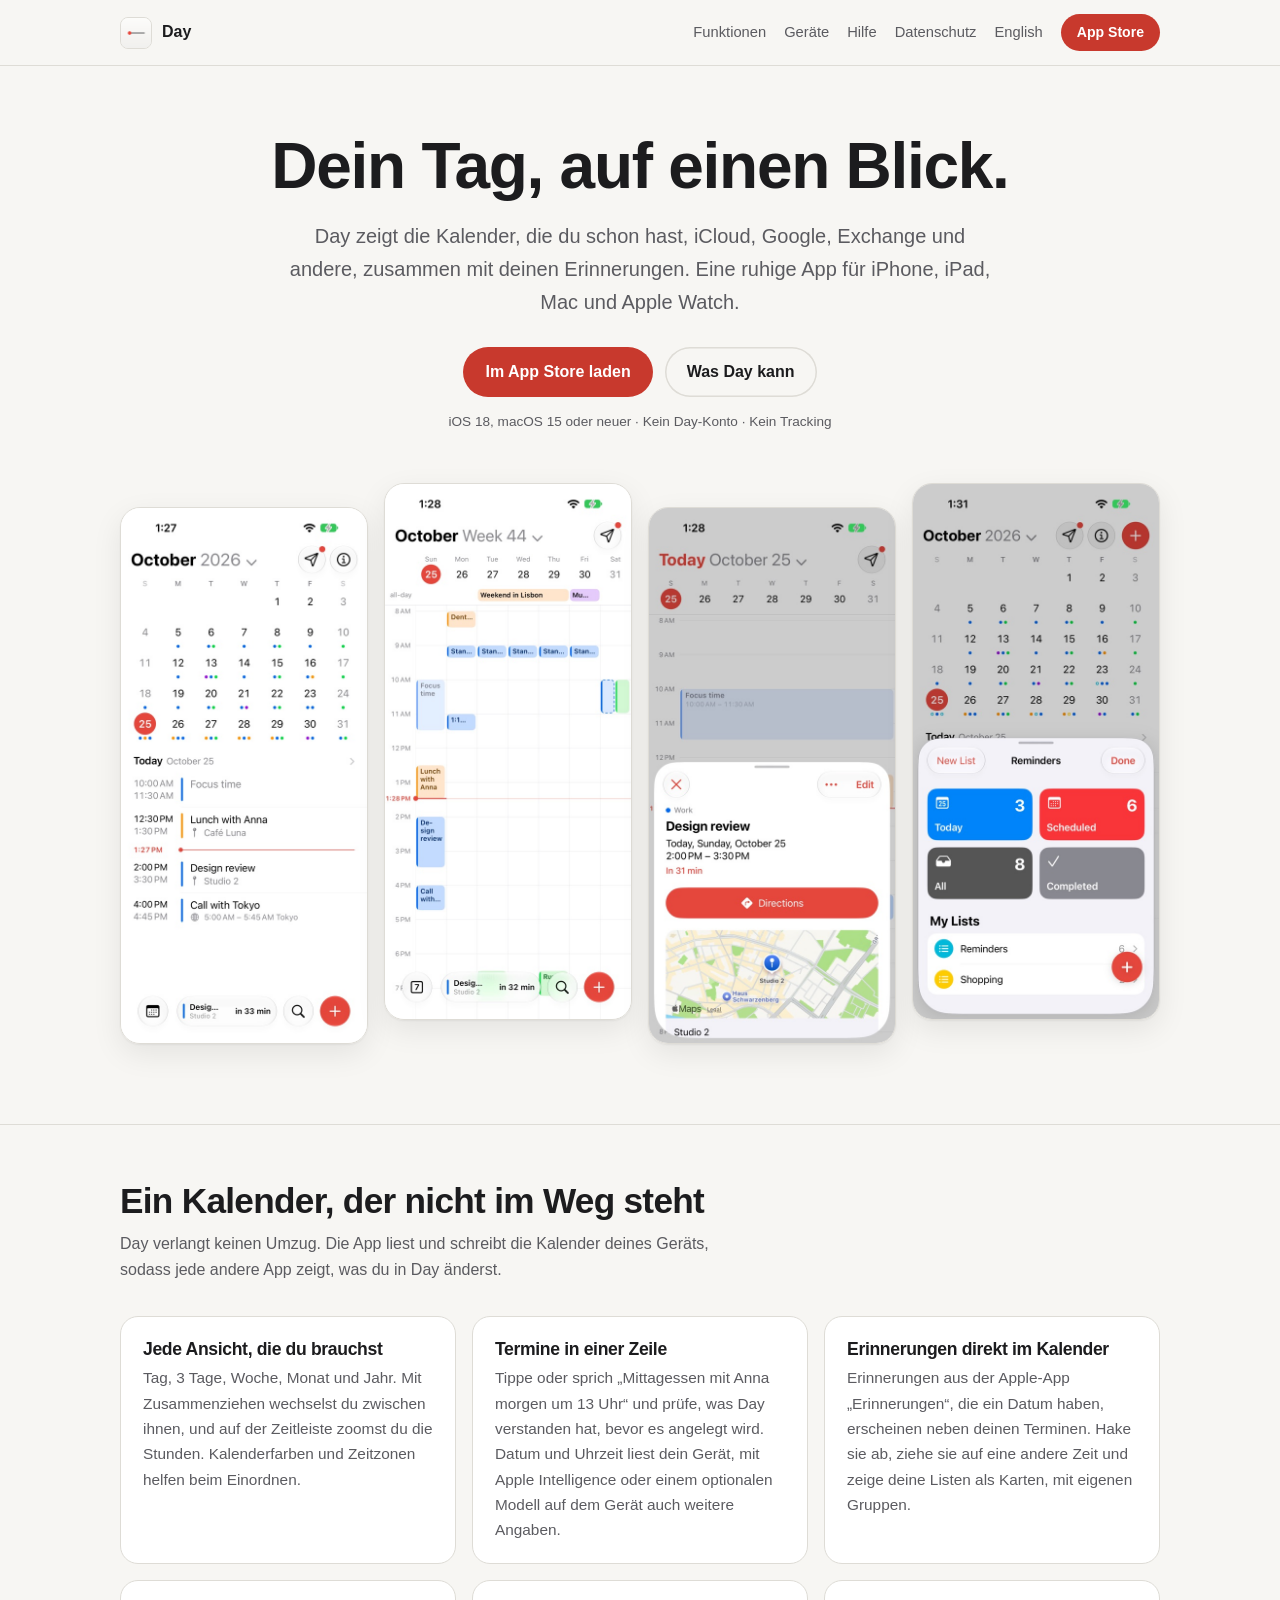
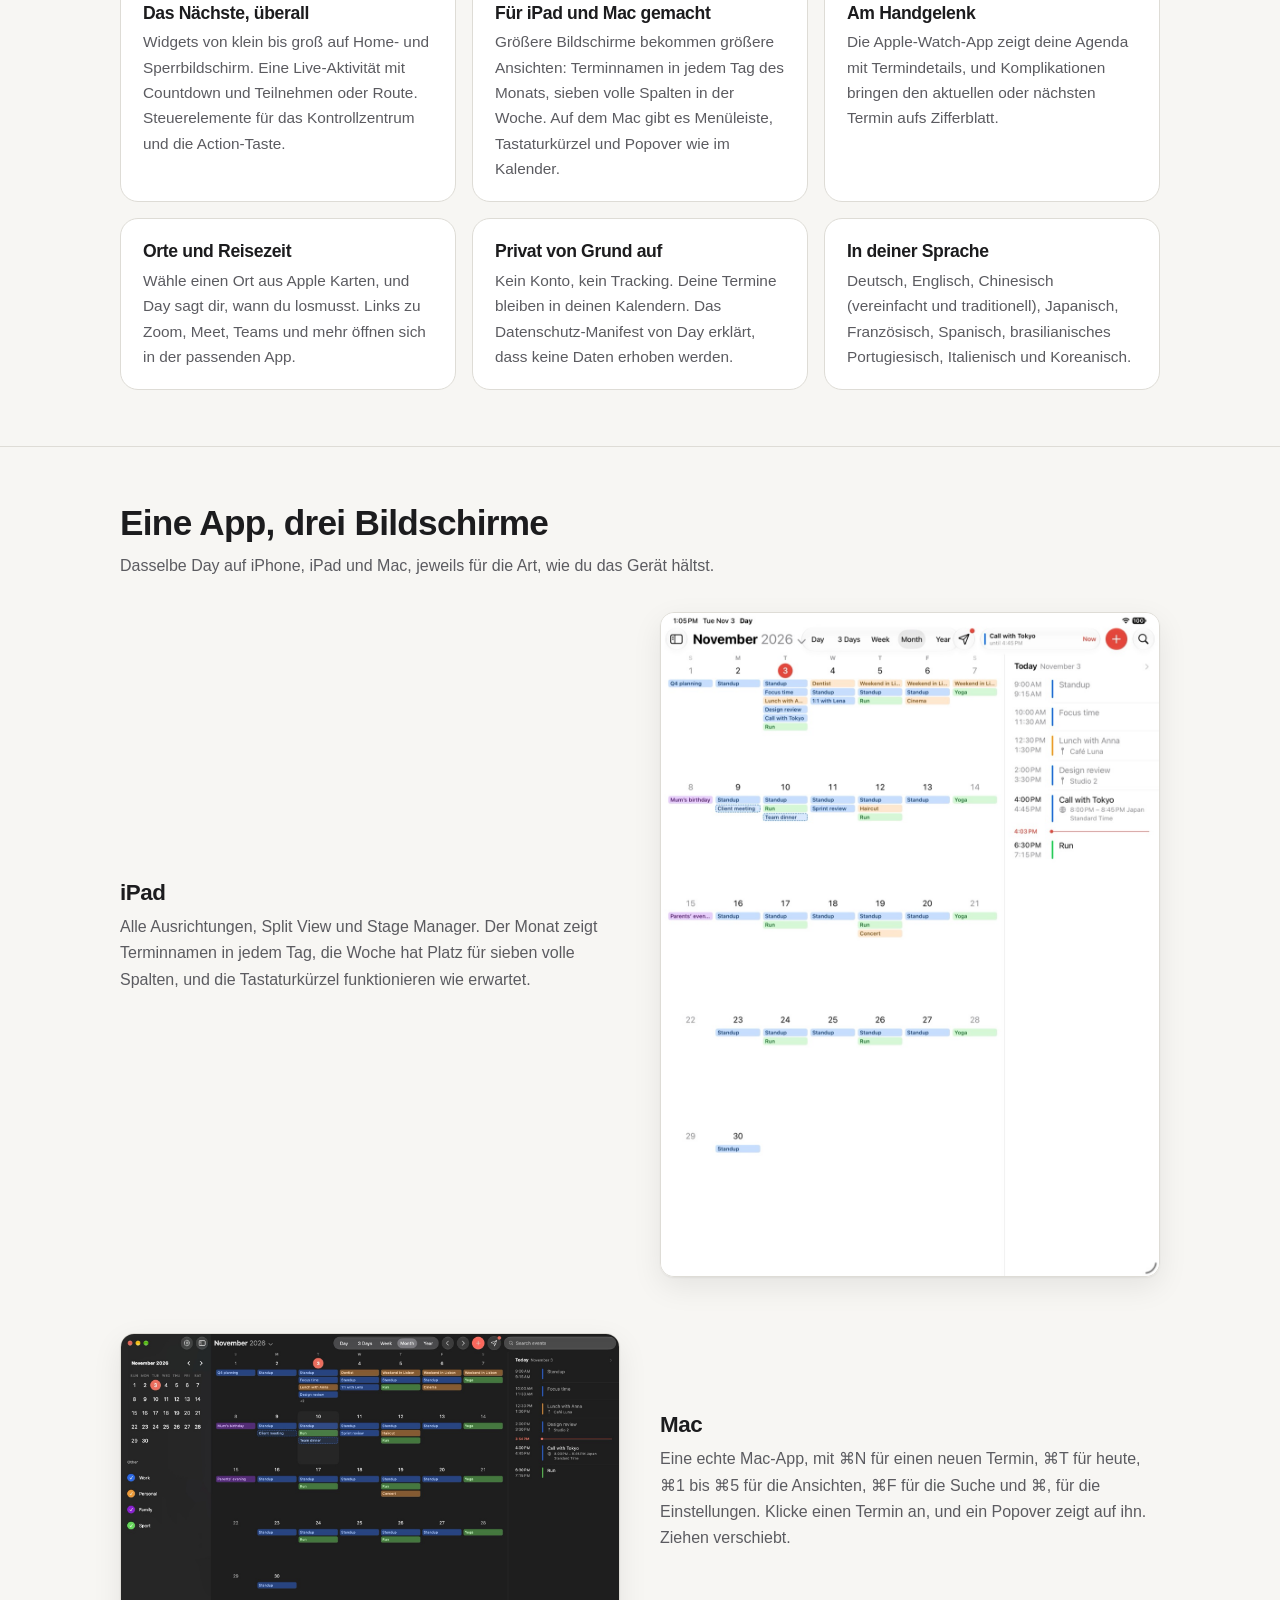
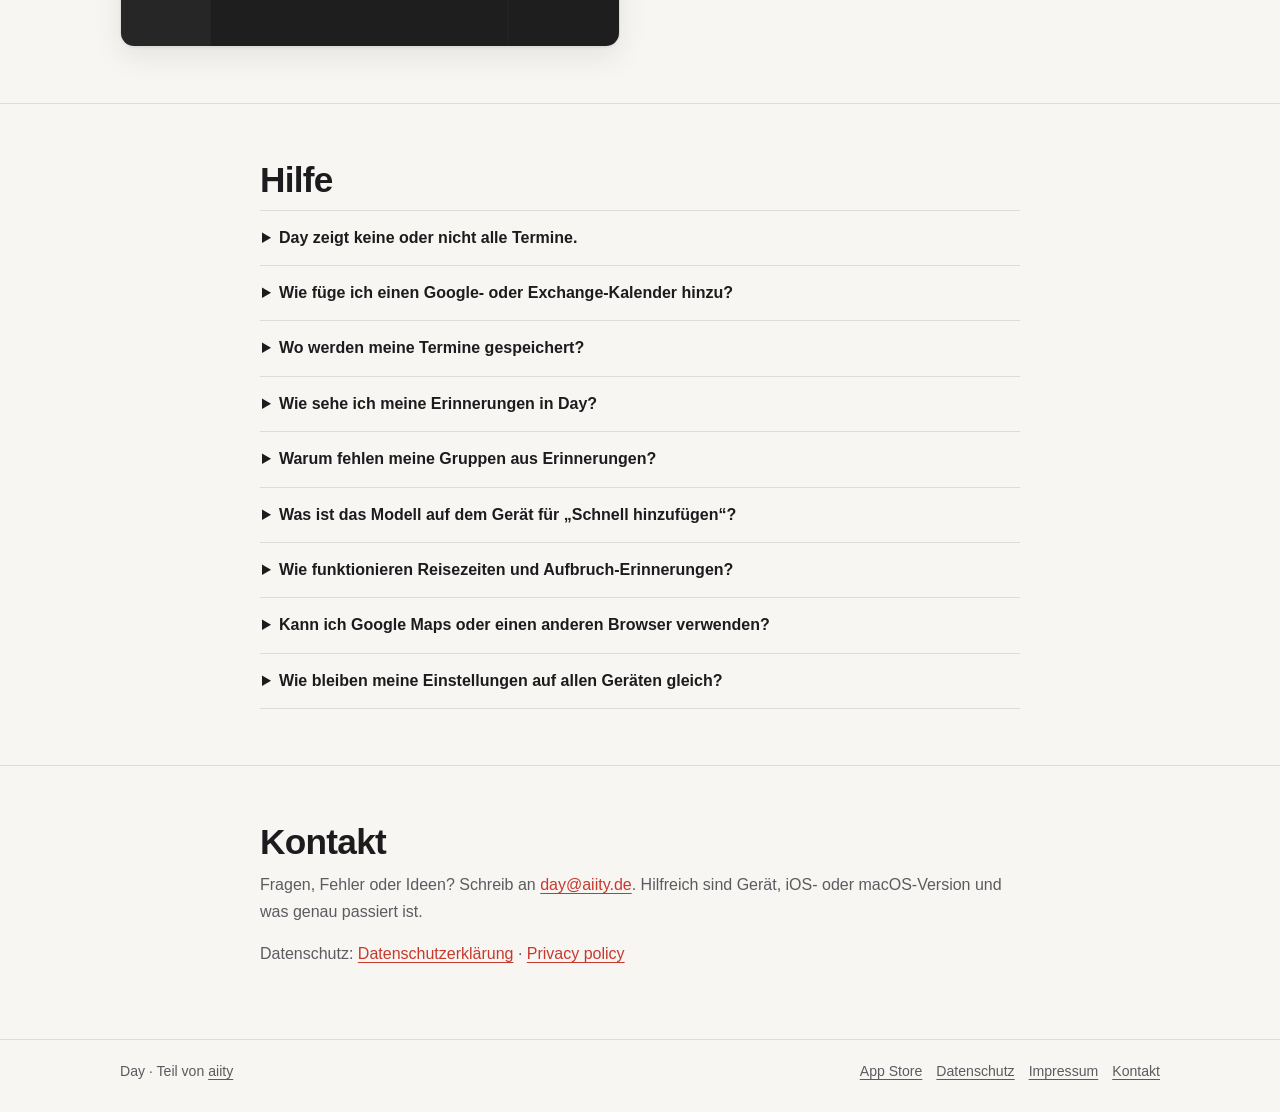
==== commit 71836ec6: "Website: replace Day contact email with day@aiity.de The public contact address is now day@aiity.de " ====
--- a/index.html
+++ b/index.html
@@ -89,12 +89,12 @@
     <section aria-labelledby="kontakt-titel">
       <div class="narrow">
         <h2 id="kontakt-titel">Kontakt</h2>
-        <p>Fragen, Fehler oder Ideen? Schreib an <a href="mailto:getaiityapp+day@gmail.com?subject=Day">getaiityapp+day@gmail.com</a>. Hilfreich sind Gerät, iOS- oder macOS-Version und was genau passiert ist.</p>
+        <p>Fragen, Fehler oder Ideen? Schreib an <a href="mailto:day@aiity.de?subject=Day">day@aiity.de</a>. Hilfreich sind Gerät, iOS- oder macOS-Version und was genau passiert ist.</p>
         <p>Datenschutz: <a href="privacy.html">Datenschutzerklärung</a> · <a href="en/privacy.html" hreflang="en">Privacy policy</a></p>
       </div>
     </section>
   </main>
-  <footer class="foot"><div class="wrap"><p>Day · Teil von <a href="https://aiity.de">aiity</a></p><nav aria-label="Fußzeile"><a href="https://apps.apple.com/app/day-calendar/id6822896434">App Store</a><a href="privacy.html">Datenschutz</a><a href="https://aiity.de/impressum">Impressum</a><a href="mailto:getaiityapp+day@gmail.com">Kontakt</a></nav></div></footer>
+  <footer class="foot"><div class="wrap"><p>Day · Teil von <a href="https://aiity.de">aiity</a></p><nav aria-label="Fußzeile"><a href="https://apps.apple.com/app/day-calendar/id6822896434">App Store</a><a href="privacy.html">Datenschutz</a><a href="https://aiity.de/impressum">Impressum</a><a href="mailto:day@aiity.de">Kontakt</a></nav></div></footer>
 <script>(function(){var K='dayLang',c=document.documentElement.lang,l=document.querySelector('header a[hreflang]');if(!l)return;
 l.addEventListener('click',function(){try{localStorage.setItem(K,l.hreflang)}catch(e){}});
 var s;try{s=localStorage.getItem(K)}catch(e){}if(s&&s!==c){var t=document.querySelector('header a[hreflang="'+s+'"]');if(t)location.replace(t.href)}})();</script>
